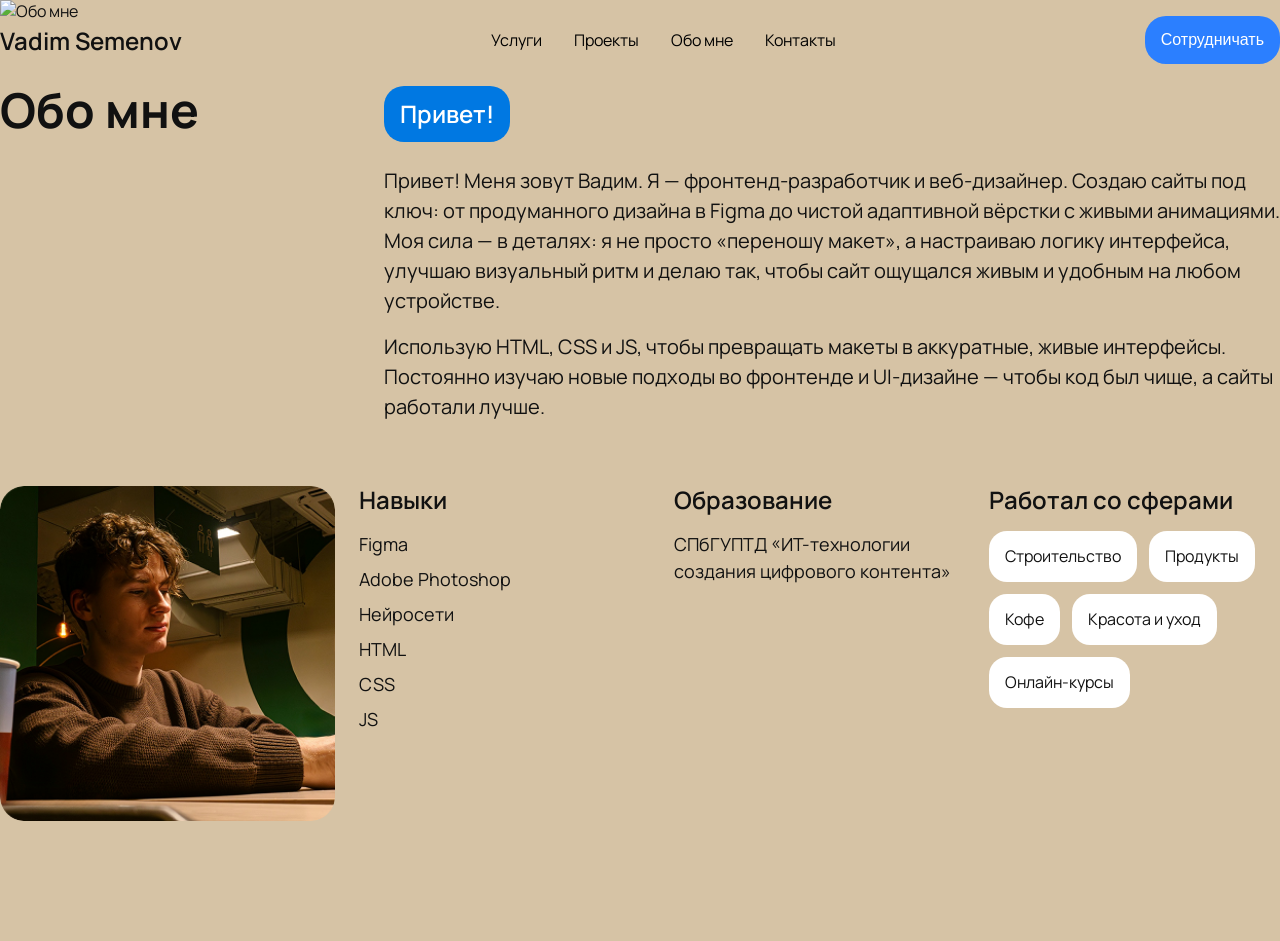
==== about.html @ 239d3480 "Обо мне на странице обо мне" ====
<!DOCTYPE html>
<html lang="ru">
<head>
  <meta charset="UTF-8" />
  <meta name="viewport" content="width=device-width, initial-scale=1.0" />
  <title>Обо мне | Vadim Semenov</title>
  <link rel="preconnect" href="https://fonts.googleapis.com" />
  <link rel="preconnect" href="https://fonts.gstatic.com" crossorigin />
  <link
    href="https://fonts.googleapis.com/css2?family=Manrope:wght@400;500;600;700;800&display=swap"
    rel="stylesheet"
  />
  <link rel="stylesheet" href="style.css" />
</head>
<body>
  <header class="header">
    <div class="container header__inner">
      <div class="logo">Vadim Semenov</div>

      <nav class="nav">
        <a href="index.html">Услуги</a>
        <a href="projects.html">Проекты</a>
        <a href="about.html">Обо мне</a>
        <a href="index.html">Контакты</a>
      </nav>

      <div class="header__actions">
        <button class="btn btn--blue">Сотрудничать</button>
      </div>
    </div>
  </header>

  <section class="about-hero">
    <img
      class="about-hero__image"
      src="img/About me background.png"
      alt="Обо мне"
    />
  </section>

  <section class="about-section">
    <div class="container about-section__container">
      <div class="about-section__row about-section__row--intro">
        <h2 class="about-section__title">Обо мне</h2>

        <div class="about-section__intro">
          <span class="about-section__badge">Привет!</span>
          <div class="about-section__text">
            <p>
              Привет! Меня зовут Вадим. Я — фронтенд-разработчик и веб-дизайнер.
              Создаю сайты под ключ: от продуманного дизайна в Figma до чистой
              адаптивной вёрстки с живыми анимациями. Моя сила — в деталях: я не
              просто «переношу макет», а настраиваю логику интерфейса, улучшаю
              визуальный ритм и делаю так, чтобы сайт ощущался живым и удобным на
              любом устройстве.
            </p>
            <p>
              Использую HTML, CSS и JS, чтобы превращать макеты в аккуратные,
              живые интерфейсы. Постоянно изучаю новые подходы во фронтенде и
              UI-дизайне — чтобы код был чище, а сайты работали лучше.
            </p>
          </div>
        </div>
      </div>

      <div class="about-section__row about-section__row--details">
        <div class="about-section__photo-wrap">
          <img
            class="about-section__photo"
            src="img/About me photo.png"
            alt="Фотография Вадима"
          />
        </div>

        <div class="about-card">
          <h3 class="about-card__title">Навыки</h3>
          <ul class="about-card__list">
            <li>Figma</li>
            <li>Adobe Photoshop</li>
            <li>Нейросети</li>
            <li>HTML</li>
            <li>CSS</li>
            <li>JS</li>
          </ul>
        </div>

        <div class="about-card">
          <h3 class="about-card__title">Образование</h3>
          <p class="about-card__text">СПбГУПТД «ИТ-технологии создания цифрового контента»</p>
        </div>

        <div class="about-card">
          <h3 class="about-card__title">Работал со сферами</h3>
          <div class="about-card__tags">
            <span>Строительство</span>
            <span>Продукты</span>
            <span>Кофе</span>
            <span>Красота и уход</span>
            <span>Онлайн-курсы</span>
          </div>
        </div>
      </div>
    </div>
  </section>
</body>
</html>
---- style.css ----
/* RESET */
* {
    margin: 0;
    padding: 0;
    box-sizing: border-box;
  }

  :root {
    --content-gutter: 16px;
  }
  
  body {
    font-family: "Monrope", "Manrope", sans-serif;
    color: #111;
    background-color: #d6c3a5;
  }
  
  /* CONTAINER */
  .container {
    margin: 0 auto;
    max-width: 1376px;
    padding: 0;
  }
  
  /* HEADER */
  .header {
    position: absolute;
    top: 0;
    left: 0;
    width: 100%;
    z-index: 10;
    padding: 16px 0;
  }
  
  .header__inner {
    display: flex;
    align-items: center;
    justify-content: space-between;
  }

  .logo {
    font-size: 24px;
    font-weight: 600;
  }
  
  .nav {
    display: flex;
    gap: 32px;
  }
  
  .nav a {
    text-decoration: none;
    color: #000;
  }
  
  /* BUTTONS */
  .btn {
    height: 48px;
    padding: 0 16px;
    border-radius: 21px;
    border: none;
    cursor: pointer;
    font-size: 16px;
    display: inline-flex;
    align-items: center;
    justify-content: center;
  }
  
  .btn--blue {
    background: #2b7fff;
    color: #fff;
  }
  
  .btn--outline {
    background: transparent;
    border: 1px solid #fff;
    color: #fff;
  }
  
  /* HERO */
  .hero {
    position: relative;
    overflow: hidden;
  }
  
  .hero__bg {
    width: 100%;
    user-select: none;
    -webkit-user-select: none;
  }

  .hero__bg img {
    width: 100%;
    height: auto;
    display: block;
    z-index: 0;
    user-select: none;
    -webkit-user-select: none;
    -webkit-user-drag: none;
    pointer-events: none;
  }
  
  .hero__content {
    position: absolute;
    inset: 0;
    z-index: 1;
    width: calc(100% - (var(--content-gutter) * 2));
    max-width: 1376px;
    margin: 0 auto;
    padding: 120px 0 64px;
    display: grid;
    grid-template-columns: minmax(0, 1fr) auto;
    align-content: start;
  }
  
  /* LEFT TEXT */
  .hero__text {
    display: contents;
  }

  .hero__subtitle {
    grid-column: 1 / -1;
    font-size: 24px;
    font-weight: 600;
    margin-bottom: 16px;
  }
  
  .hero__title {
    grid-column: 1 / -1;
    width: 100%;
    margin-bottom: 64px;
  }

  .hero__title img {
    width: 100%;
    height: auto;
    display: block;
  }
  
  .hero__desc {
    grid-column: 1;
    font-size: 24px;
    margin-bottom: 24px;
  }
  
  .hero__buttons {
    grid-column: 1;
    display: flex;
    gap: 16px;
  }
  
  /* RIGHT */
  .hero__right {
    grid-column: 2;
    grid-row: 3 / 5;
    align-self: start;
  }
  
  .hero__person {
    position: absolute;
    left: 0;
    right: 0;
    bottom: 0;
    width: 100%;
    display: flex;
    align-items: flex-end;
    justify-content: flex-end;
    z-index: 2;
    user-select: none;
    -webkit-user-select: none;
  }

  .hero__person img {
    width: 100%;
    height: auto;
    display: block;
    user-select: none;
    -webkit-user-select: none;
    -webkit-user-drag: none;
    pointer-events: none;
  }

  .hero__ticker {
    position: relative;
    z-index: 3;
    width: 100%;
    overflow: hidden;
    background: #fd843b;
    padding: 16px 0;
  }

  .hero__ticker-track {
    display: flex;
    width: max-content;
    animation: hero-ticker 18s linear infinite;
  }

  .hero__ticker-group {
    display: flex;
    align-items: center;
    gap: 24px;
    padding-right: 24px;
    white-space: nowrap;
  }

  .hero__ticker-group span {
    color: #fff;
    font-size: 24px;
    font-weight: 600;
  }

  .hero__ticker-group svg {
    flex-shrink: 0;
    display: block;
  }
  
  /* STATS */
  .hero__stats {
    display: flex;
    flex-direction: column;
    align-items: flex-start;
    gap: 16px;
    text-align: left;
    position: static;
  }

  .hero__stats p {
    font-size: 24px;
    font-weight: 500;
    margin-top: 0;
    margin-bottom: 12px;
  }
  
  .hero__number {
    font-size: 48px;
    font-weight: 700;
  }

  .hero__avatars {
    display: flex;
    justify-content: flex-end;
  }

  .hero__avatars img {
    width: 64px;
    height: 64px;
    border-radius: 50%;
    object-fit: cover;
    display: block;
    user-select: none;
    -webkit-user-select: none;
    -webkit-user-drag: none;
    pointer-events: none;
  }

  @keyframes hero-ticker {
    from {
      transform: translateX(0);
    }
    to {
      transform: translateX(-50%);
    }
  }

  .hero__avatars img + img {
    margin-left: -42px;
  }
  
  /* STATS SECTION */
  .stats {
    padding: 0;
    margin: 64px 0;
  }
  
  .stats__panel {
    background: #FD843B;
    width: calc(100% - (var(--content-gutter) * 2));
    margin: 0 auto;
    max-width: 1376px;
    padding: 16px;
    border-radius: 24px;
  }

  .stats__grid {
    display: grid;
    grid-template-columns: repeat(4, 1fr);
    gap: 16px;
  }
  
  .stat {
    background: #fff;
    padding: 24px;
    border-radius: 16px;
  }
  
  .stat h3 {
    font-size: 64px;
    margin-bottom: 0px;
  }
  .stat p {
    font-size: 32px;
    line-height: 100%;
    font-weight: 600;
    margin-bottom: 16px;
  }
  .stat .stat__extra{
    font-size: 16px;
    font-weight: 500;
  }

  /* PROJECTS */
.projects {
    background: #d6c3a5;
    padding: 64px 0;
  }
  
  .projects__header {
    display: flex;
    justify-content: space-between;
    align-items: center;
    margin-bottom: 24px;
  }
  
  .projects__header h2 {
    font-size: 40px;
  }
  
  .projects__all {
    display: inline-flex;
    align-items: center;
    gap: 4px;
    text-decoration: none;
    color: #000;
    font-size: 16px;
  }
  
  /* GRID */
  .projects__grid {
    display: grid;
    grid-template-columns: repeat(2, 1fr);
    gap: 24px;
  }
  
  /* CARD */
  .project-card {
    background: #f3f3f3;
    border-radius: 24px;
    padding: 16px;
    display: flex;
    flex-direction: column;
    gap: 16px;
  }
  
  /* IMAGE (сюда будешь вставлять превью) */
  .project-card__image {
    width: 100%;
    aspect-ratio: 4 / 3;
    background: #bdbdbd;
    border-radius: 16px;
  }
  
  /* CONTENT */
  .project-card__tags {
    display: flex;
    gap: 8px;
    flex-wrap: wrap;
  }
  
  .project-card__tags span {
    background: #ddd;
    padding: 8px 16px;
    border-radius: 16px;
    font-size: 16px;
  }
  
  .project-card__bottom {
    display: flex;
    justify-content: space-between;
    align-items: flex-end;
    gap: 16px;
  }
  
  .project-card__bottom h3 {
    font-size: 18px;
    line-height: 1.3;
  }
  
  /* BUTTON */
  .project-card__link {
    width: 48px;
    height: 48px;
    border-radius: 24px;
    border: none;
    background: #2b7fff;
    color: #fff;
    cursor: pointer;
    display: inline-flex;
    align-items: center;
    justify-content: center;
    padding: 0;
  }

  .project-card__link svg {
    display: block;
  }

  .services {
    background: #d6c3a5;
    padding: 64px 0;
  }
  
  .services__title {
    font-size: 40px;
    margin-bottom: 24px;
  }
  
  /* CARD */
  .service {
    background: #eee;
    border-radius: 24px;
    padding: 24px 32px;
    margin-bottom: 16px;
    transition: all 0.3s ease;
  }

  .service.active {
    padding-bottom: 0;
  }
  
  /* HEADER */
  .service__header {
    display: flex;
    justify-content: space-between;
    align-items: center;
    cursor: pointer;
  }

  .service__header h3 {
    font-size: 36px;
    font-weight: 600;
  }
  
  /* BUTTON (+) */
  .service__toggle {
    width: 48px;
    height: 48px;
    border-radius: 24px;
    border: none;
    background: #2b7fff;
    position: relative;
    cursor: pointer;
    display: flex;
    align-items: center;
    justify-content: center;
    transition: transform 0.7s cubic-bezier(0.22, 1, 0.36, 1);
  }
  
  .service__toggle svg {
    width: 24px;
    height: 24px;
    display: block;
    color: #fff;
  }

  .service__toggle svg path {
    stroke: currentColor;
  }

  /* АКТИВНОЕ СОСТОЯНИЕ: плюс превращаем в крест поворотом */
  .service.active .service__toggle {
    transform: rotate(45deg);
  }
  
  /* CONTENT */
  .service__content {
    display: grid;
    grid-template-columns: 1fr 1fr;
    gap: 24px;
  
    height: 0;
    overflow: hidden;
    opacity: 0;
    margin-top: 0;
  
    transition:
      height 0.7s cubic-bezier(0.22, 1, 0.36, 1),
      opacity 0.7s cubic-bezier(0.22, 1, 0.36, 1),
      margin-top 0.7s cubic-bezier(0.22, 1, 0.36, 1);
  }
  
  /* АКТИВНЫЙ */
  .service.active .service__content {
    opacity: 1;
    margin-top: 24px;
  }
  
  /* LEFT */
  .service__tags {
    display: flex;
    flex-wrap: wrap;
    gap: 8px;
    margin-bottom: 16px;
  }
  
  .service__tags span {
    background: #ddd;
    padding: 8px 16px;
    border-radius: 16px;
    font-size: 16px;
  }
  
  /* IMAGE */
  .service__right {
    display: flex;
    align-items: flex-end; /* чтобы картинка заканчивалась на нижней границе */
  }

  .service__right img {
    width: 80%;
    height: auto;
    object-fit: cover;
    display: block;
  }

  .cta {
    background: linear-gradient(135deg, #ff7a2f, #e55a1c);
    padding: 120px 0;
    text-align: center;
    color: #111;
  }
  
  .cta__inner {
    width: 100%;
    margin: 0 auto;
    max-width: none;
  }
  
  .cta__title {
    font-size: 56px;
    font-weight: 800;
    line-height: 1.1;
    margin-bottom: 24px;
  }
  
  .cta__desc {
    font-size: 18px;
    margin-bottom: 24px;
  }
  
  .cta__btn {
    display: inline-flex;
    align-items: center;
    gap: 4px;
    font-size: 16px;
    padding: 0 16px;
  }

  .cta__btn svg {
    display: block;
  }

  .contact {
    background: #d6c3a5;
    padding: 120px 0;
  }

  .contact__inner {
    display: flex;
    gap: 48px;
    align-items: stretch;
  }

  .contact__info,
  .contact__form-wrap {
    flex: 1;
  }

  .contact__info {
    display: flex;
    flex-direction: column;
    gap: 32px;
  }

  .contact__title {
    font-size: 64px;
    font-weight: 700;
    line-height: 1.05;
  }

  .contact__text {
    font-size: 20px;
    line-height: 1.4;
    max-width: 520px;
  }

  .contact__socials {
    display: flex;
    gap: 16px;
  }

  .contact__social {
    width: 48px;
    height: 48px;
    border-radius: 22px;
    background: #fff;
    display: inline-flex;
    align-items: center;
    justify-content: center;
    text-decoration: none;
  }

  .contact__social svg {
    display: block;
  }

  .contact__form-wrap {
    background: #fff;
    border-radius: 24px;
    padding: 32px;
  }

  .contact__form {
    display: flex;
    flex-direction: column;
    gap: 20px;
  }

  .contact__field {
    display: flex;
    flex-direction: column;
    gap: 10px;
  }

  .contact__field span {
    font-size: 20px;
    font-weight: 600;
    color: #222;
  }

  .contact__field input,
  .contact__field textarea {
    width: 100%;
    border: 1px solid #e6e6e6;
    border-radius: 16px;
    padding: 16px 18px;
    font-size: 16px;
    color: rgba(34, 34, 34, 0.5);
    background: #f5f5f5;
    font-family: inherit;
    outline: none;
  }

  .contact__field textarea {
    min-height: 140px;
    resize: vertical;
  }

  .contact__field input::placeholder,
  .contact__field textarea::placeholder {
    color: rgba(34, 34, 34, 0.5);
    font-family: inherit;
    font-size: 16px;
  }

  .contact__checkbox {
    display: flex;
    align-items: flex-start;
    gap: 12px;
    font-size: 14px;
    line-height: 1.5;
    color: #222;
  }

  .contact__checkbox input {
    margin-top: 0;
    width: 48px;
    height: 48px;
    flex-shrink: 0;
    border: 1px solid #e6e6e6;
    border-radius: 16px;
    background-color: #f5f5f5;
    appearance: none;
    -webkit-appearance: none;
    cursor: pointer;
    background-repeat: no-repeat;
    background-position: center;
    background-size: 24px 24px;
  }

  .contact__checkbox input:checked {
    background-image: url("data:image/svg+xml,%3Csvg xmlns='http://www.w3.org/2000/svg' width='24' height='24' viewBox='0 0 24 24' fill='none'%3E%3Cpath d='M3 12L8.99294 18L21 6' stroke='%23171717' stroke-width='2' stroke-linecap='round' stroke-linejoin='round'/%3E%3C/svg%3E");
  }

  .contact__submit {
    width: 100%;
    height: 48px;
    border: none;
    border-radius: 22px;
    background: #0078e2;
    color: #fff;
    font-size: 16px;
    font-weight: 600;
    cursor: pointer;
  }

  .footer {
    padding: 32px 0;
  }

  .footer__inner {
    background: #fd8744;
    display: flex;
    align-items: center;
    justify-content: space-between;
    gap: 24px;
    padding: 32px;
      border-radius: 24px;
  }

  .footer__brand {
    font-size: 20px;
    font-weight: 600;
    color: #222;
  }

  .footer__policy {
    font-size: 14px;
    font-weight: 400;
    color: #222;
    text-decoration: none;
  }

  .footer__socials {
    display: flex;
    gap: 16px;
  }

  .header--static {
    position: relative;
    background: #d6c3a5;
  }

  .about-hero {
    position: relative;
    overflow: hidden;
  }

  .about-hero__image {
    width: 100%;
    display: block;
    user-select: none;
    -webkit-user-select: none;
    -webkit-user-drag: none;
    pointer-events: none;
  }

  .about-section {
    padding: 64px 0 120px;
    background: #d6c3a5;
  }

  .about-section__container {
    display: flex;
    flex-direction: column;
    gap: 64px;
  }

  .about-section__row {
    display: flex;
    gap: 24px;
  }

  .about-section__row--intro {
    align-items: flex-start;
    justify-content: space-between;
  }

  .about-section__title {
    flex: 0 0 360px;
    font-size: 48px;
    font-weight: 700;
    line-height: 1;
  }

  .about-section__intro {
    flex: 1;
    display: flex;
    flex-direction: column;
    gap: 24px;
    max-width: 992px;
  }

  .about-section__badge {
    align-self: flex-start;
    padding: 16px;
    border-radius: 20px;
    background: #0078e2;
    color: #fff;
    font-size: 24px;
    font-weight: 600;
    line-height: 1;
  }

  .about-section__text {
    display: flex;
    flex-direction: column;
    gap: 16px;
  }

  .about-section__text p {
    font-size: 20px;
    line-height: 1.5;
  }

  .about-section__row--details {
    align-items: stretch;
  }

  .about-section__photo-wrap {
    border-radius: 24px;
  }

  .about-section__photo-wrap {
    flex: 1.15;
    overflow: hidden;
  }

  .about-section__photo {
    width: 100%;
    height: 100%;
    display: block;
    object-fit: cover;
    border-radius: 16px;
  }

  .about-card {
    flex: 1;
    display: flex;
    flex-direction: column;
  }

  .about-card__title {
    font-size: 24px;
    font-weight: 600;
    line-height: 1.2;
    margin-bottom: 16px;
  }

  .about-card__list {
    list-style: none;
    display: flex;
    flex-direction: column;
    gap: 8px;
  }

  .about-card__list li,
  .about-card__text {
    font-size: 18px;
    line-height: 1.5;
  }

  .about-card__tags {
    display: flex;
    flex-wrap: wrap;
    gap: 12px;
  }

  .about-card__tags span {
    padding: 16px;
    border-radius: 18px;
    background: #fff;
    font-size: 16px;
    line-height: 1.2;
  }

  .page-intro {
    background: #d6c3a5;
    padding: 40px 0 24px;
  }

  .page-intro .container {
    padding: 48px 0 16px;
    border-bottom: 1px solid rgba(17, 17, 17, 0.12);
  }

  .page-intro__eyebrow {
    display: inline-flex;
    margin-bottom: 16px;
    padding: 8px 16px;
    border-radius: 999px;
    background: rgba(255, 255, 255, 0.22);
    font-size: 14px;
    font-weight: 700;
    letter-spacing: 0.04em;
    text-transform: uppercase;
  }

  .page-intro__title {
    font-size: clamp(40px, 6vw, 72px);
    line-height: 0.95;
    margin-bottom: 20px;
  }

  .page-intro__desc {
    max-width: 760px;
    font-size: 22px;
    line-height: 1.35;
  }

  .projects--page {
    padding-top: 24px;
  }

  .projects--page .project-card {
    min-height: 520px;
  }


  .projects--page .project-card__content {
    display: flex;
    flex: 1;
    flex-direction: column;
  }

  .projects--page .project-card__bottom {
    margin-top: auto;
  }

  @media (max-width: 1024px) {
    .container {
      width: calc(100% - (var(--content-gutter) * 2));
    }

    .about-section__row--intro,
    .about-section__row--details {
      flex-direction: column;
    }

    .about-section__title {
      flex-basis: auto;
    }
  }

  @media (max-width: 768px) {
    .header__inner,
    .projects__header,
    .footer__inner {
      flex-direction: column;
      align-items: flex-start;
    }

    .nav {
      flex-wrap: wrap;
      gap: 16px;
    }

    .projects__grid {
      grid-template-columns: 1fr;
    }

    .project-card__bottom {
      flex-direction: column;
      align-items: flex-start;
    }

    .page-intro {
      padding: 24px 0 16px;
    }

    .page-intro .container {
      padding: 28px 0 12px;
    }

    .page-intro__desc {
      font-size: 18px;
    }

    .projects--page .project-card:first-child,
    .projects--page .project-card:last-child {
      grid-column: auto;
    }

    .projects--page .project-card {
      min-height: auto;
    }

    .about-hero__image {
      min-height: 100vh;
      object-fit: cover;
      object-position: center;
    }

    .about-section {
      padding: 40px 0 72px;
    }

    .about-section__container {
      gap: 20px;
    }

    .about-section__row {
      gap: 20px;
    }

    .about-section__title {
      font-size: 36px;
    }

    .about-section__badge {
      font-size: 20px;
      padding: 14px 16px;
    }

    .about-section__text p,
    .about-card__list li,
    .about-card__text {
      font-size: 16px;
    }

    .about-section__photo-wrap,
    .about-card {
      padding: 0;
    }

    .about-section__photo-wrap {
      padding: 20px;
    }
  }
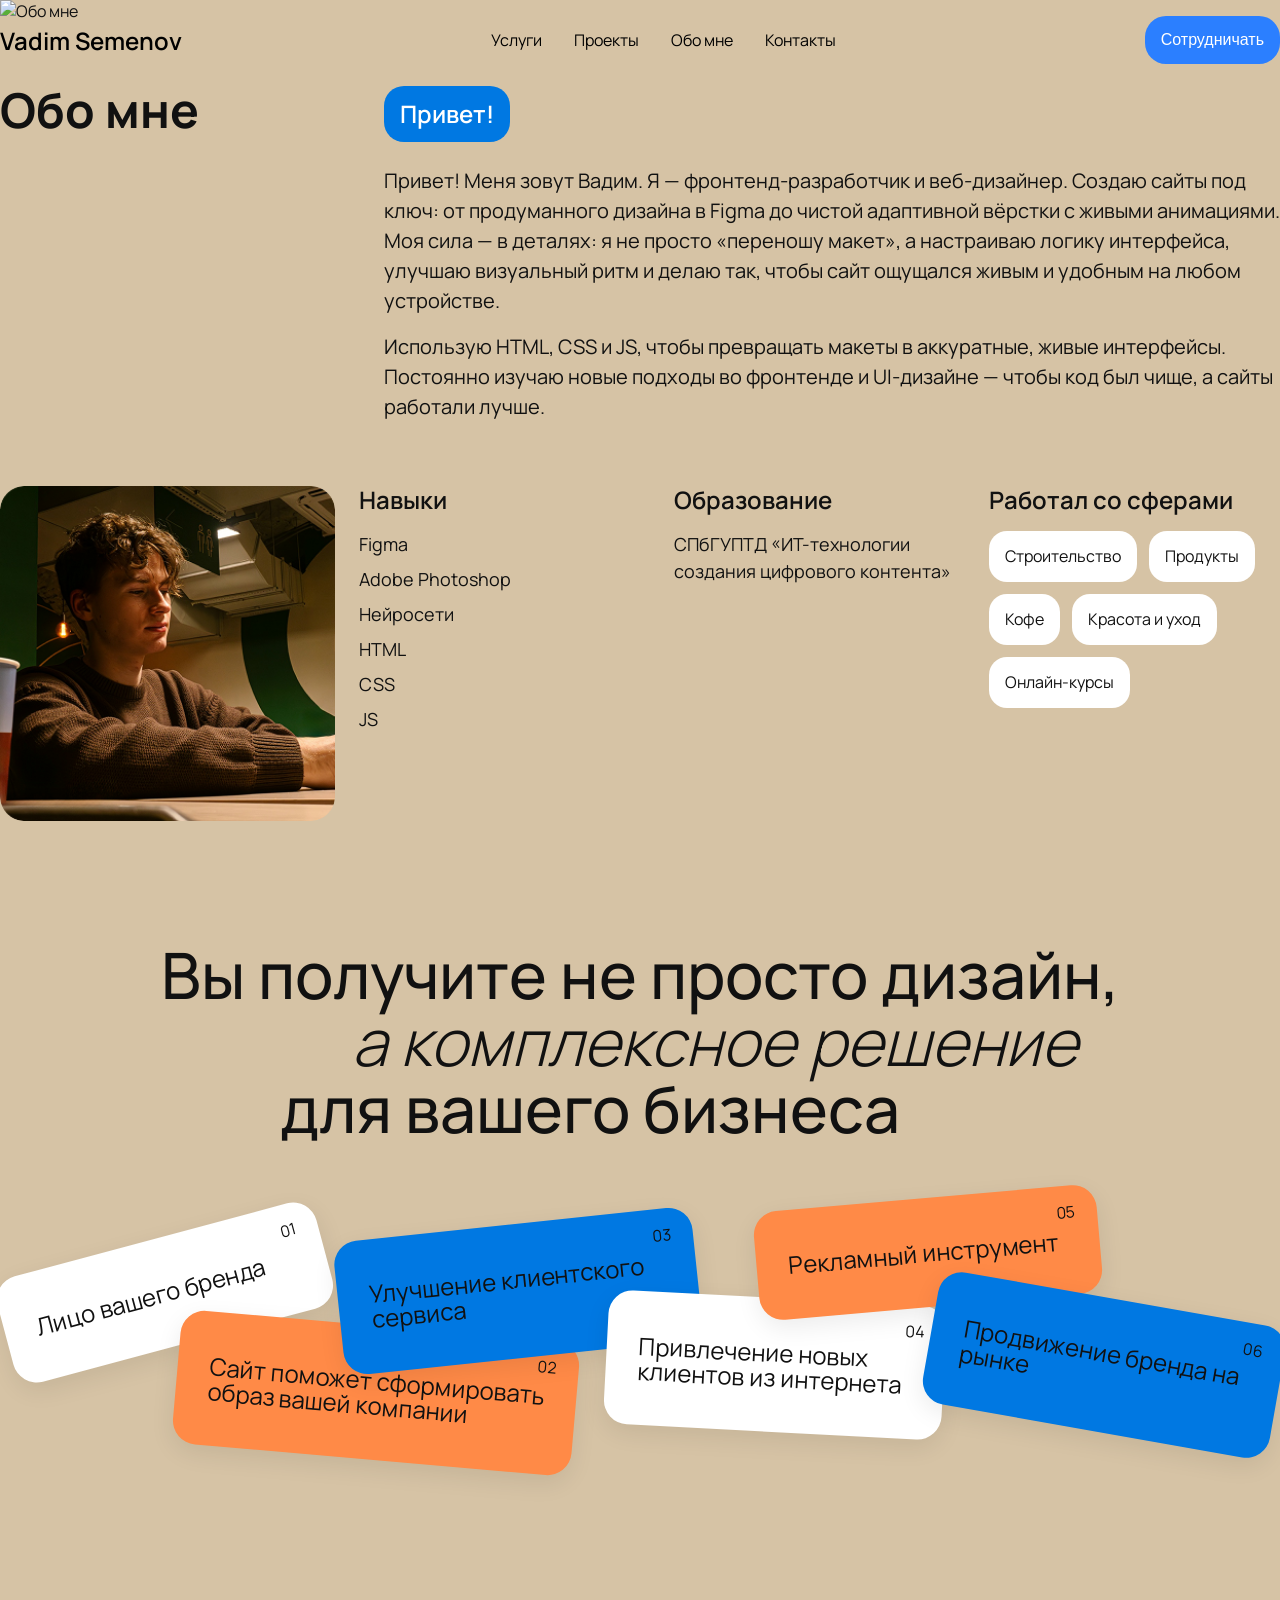
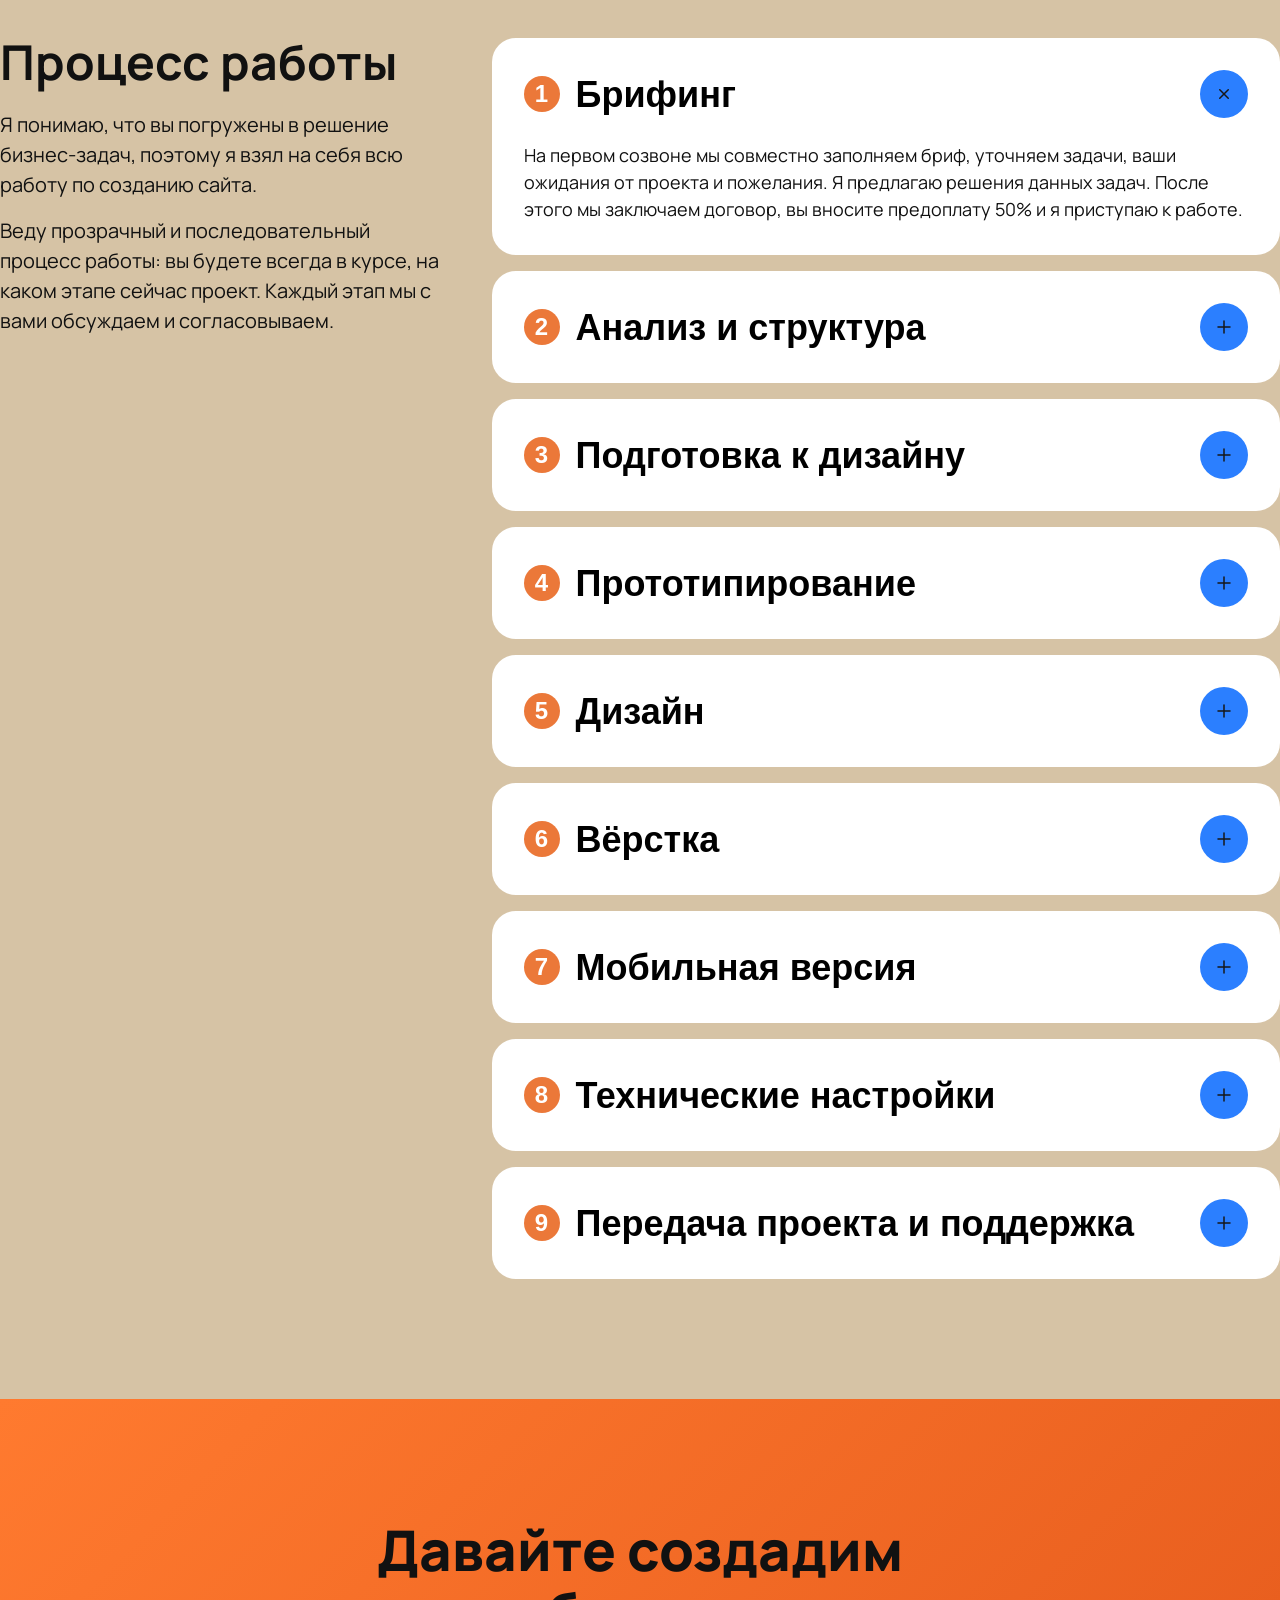
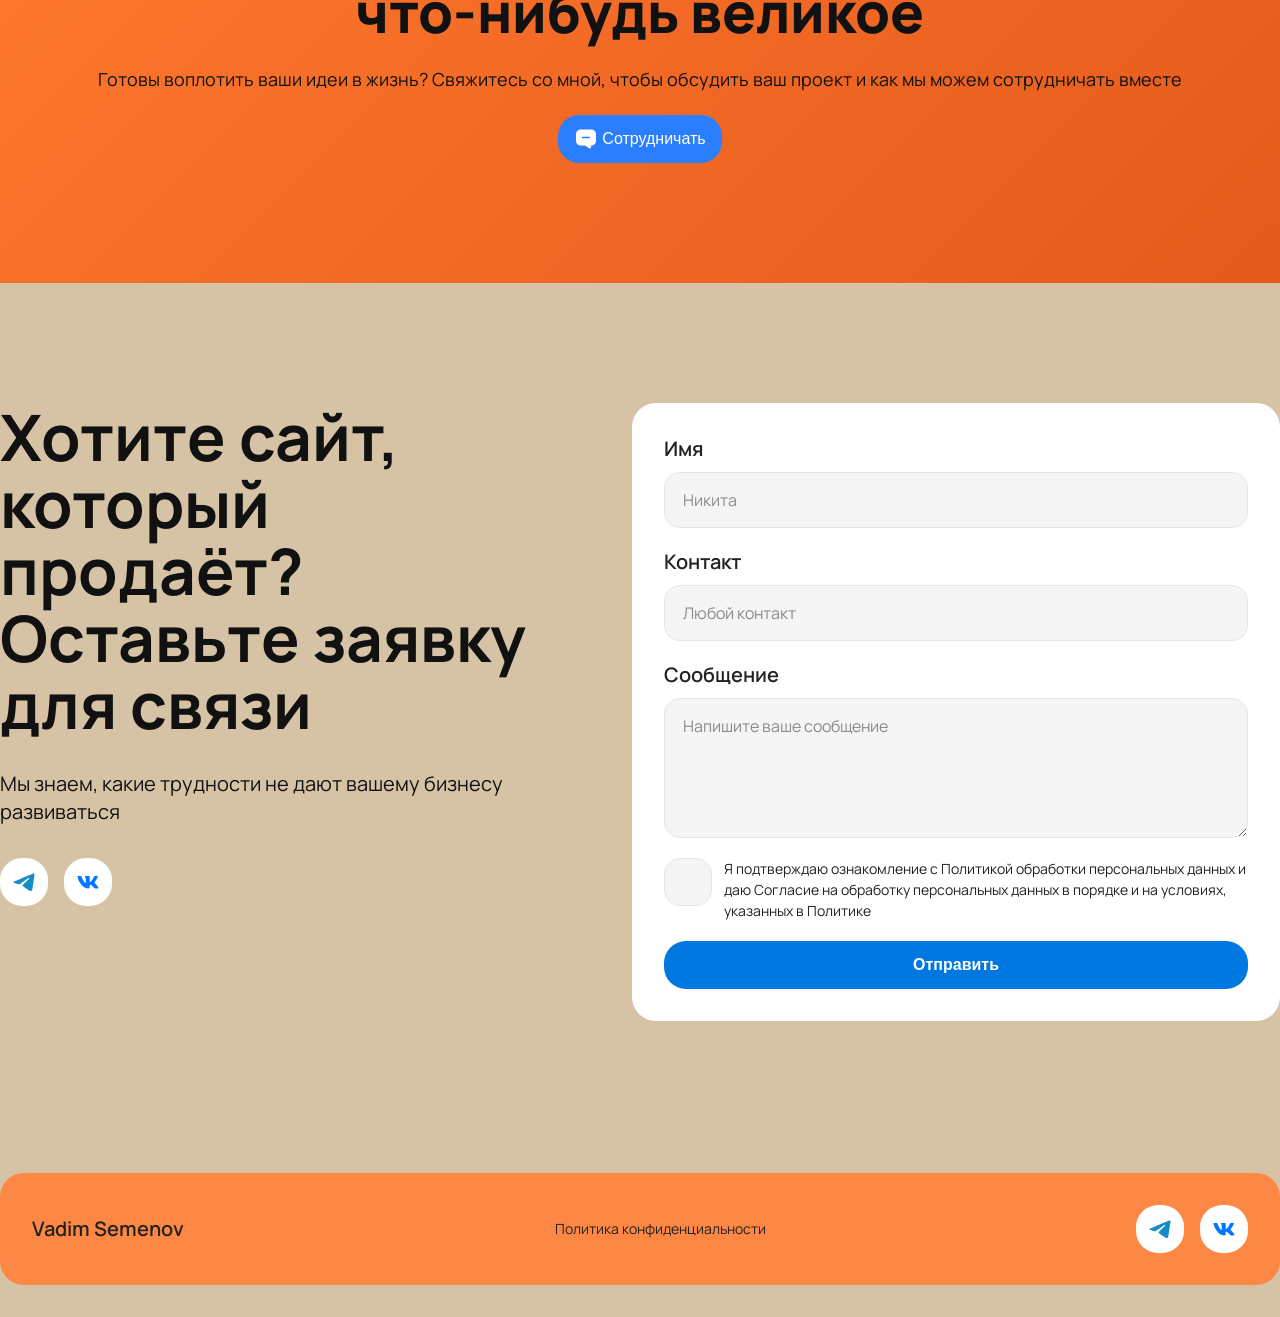
==== commit eac080ea: "Отдельные страницы проектов. Herosection" ====
--- a/about.html
+++ b/about.html
@@ -15,7 +15,7 @@
 <body>
   <header class="header">
     <div class="container header__inner">
-      <div class="logo">Vadim Semenov</div>
+      <a href="index.html" class="logo">Vadim Semenov</a>
 
       <nav class="nav">
         <a href="index.html">Услуги</a>
@@ -102,5 +102,367 @@
       </div>
     </div>
   </section>
+
+  <section class="about-benefits">
+    <div class="container">
+      <h2 class="about-benefits__title">
+        <span class="about-benefits__line">Вы получите не просто дизайн,</span>
+        <span class="about-benefits__line about-benefits__line--accent">а комплексное решение</span>
+        <span class="about-benefits__line about-benefits__line--offset">для вашего бизнеса</span>
+      </h2>
+
+      <div class="about-benefits__cards">
+        <article class="benefit-card benefit-card--white benefit-card--card-1">
+          <span class="benefit-card__number">01</span>
+          <p class="benefit-card__text">Лицо вашего бренда</p>
+        </article>
+
+        <article class="benefit-card benefit-card--orange benefit-card--card-2">
+          <span class="benefit-card__number">02</span>
+          <p class="benefit-card__text">Сайт поможет сформировать образ вашей компании</p>
+        </article>
+
+        <article class="benefit-card benefit-card--blue benefit-card--card-3">
+          <span class="benefit-card__number">03</span>
+          <p class="benefit-card__text">Улучшение клиентского сервиса</p>
+        </article>
+
+        <article class="benefit-card benefit-card--white benefit-card--card-4">
+          <span class="benefit-card__number">04</span>
+          <p class="benefit-card__text">Привлечение новых клиентов из интернета</p>
+        </article>
+
+        <article class="benefit-card benefit-card--orange benefit-card--card-5">
+          <span class="benefit-card__number">05</span>
+          <p class="benefit-card__text">Рекламный инструмент</p>
+        </article>
+
+        <article class="benefit-card benefit-card--blue benefit-card--card-6">
+          <span class="benefit-card__number">06</span>
+          <p class="benefit-card__text">Продвижение бренда на рынке</p>
+        </article>
+      </div>
+    </div>
+  </section>
+
+  <section class="work-process">
+    <div class="container work-process__grid">
+      <div class="work-process__intro">
+        <h2 class="work-process__title">Процесс работы</h2>
+        <div class="work-process__text">
+          <p>
+            Я понимаю, что вы погружены в решение бизнес-задач, поэтому я взял на
+            себя всю работу по созданию сайта.
+          </p>
+          <p>
+            Веду прозрачный и последовательный процесс работы: вы будете всегда в
+            курсе, на каком этапе сейчас проект. Каждый этап мы с вами обсуждаем
+            и согласовываем.
+          </p>
+        </div>
+      </div>
+
+      <div class="work-process__steps">
+        <article class="process-step active">
+          <button class="process-step__header" type="button" aria-label="Открыть этап Брифиг">
+            <div class="process-step__lead">
+              <span class="process-step__number">1</span>
+              <h3>Брифинг</h3>
+            </div>
+            <span class="process-step__toggle" aria-hidden="true">
+              <svg width="24" height="24" viewBox="0 0 24 24" fill="none" xmlns="http://www.w3.org/2000/svg">
+                <path d="M6 12H18" stroke="#171717" stroke-width="1.5" stroke-linecap="round" stroke-linejoin="round"/>
+                <path d="M12 18V6" stroke="#171717" stroke-width="1.5" stroke-linecap="round" stroke-linejoin="round"/>
+              </svg>
+            </span>
+          </button>
+          <div class="process-step__content">
+            <p>
+              На первом созвоне мы совместно заполняем бриф, уточняем задачи,
+              ваши ожидания от проекта и пожелания. Я предлагаю решения данных
+              задач. После этого мы заключаем договор, вы вносите предоплату 50%
+              и я приступаю к работе.
+            </p>
+          </div>
+        </article>
+
+        <article class="process-step">
+          <button class="process-step__header" type="button" aria-label="Открыть этап Анализ и структура">
+            <div class="process-step__lead">
+              <span class="process-step__number">2</span>
+              <h3>Анализ и структура</h3>
+            </div>
+            <span class="process-step__toggle" aria-hidden="true">
+              <svg width="24" height="24" viewBox="0 0 24 24" fill="none" xmlns="http://www.w3.org/2000/svg">
+                <path d="M6 12H18" stroke="#171717" stroke-width="1.5" stroke-linecap="round" stroke-linejoin="round"/>
+                <path d="M12 18V6" stroke="#171717" stroke-width="1.5" stroke-linecap="round" stroke-linejoin="round"/>
+              </svg>
+            </span>
+          </button>
+          <div class="process-step__content">
+            <p>
+              Я провожу анализ ЦА и конкурентов, чтобы оценить, что происходит на
+              рынке в вашей нише, и чтобы понять, какой стиль и смыслы используют
+              конкуренты, и как от них отстроиться. Далее составляю карту сайта.
+              Это список всех страниц и блоков, который необходим для понимания
+              структуры сайта. При необходимости пишу или дорабатываю ваш текст.
+            </p>
+          </div>
+        </article>
+
+        <article class="process-step">
+          <button class="process-step__header" type="button" aria-label="Открыть этап Подготовка к дизайну">
+            <div class="process-step__lead">
+              <span class="process-step__number">3</span>
+              <h3>Подготовка к дизайну</h3>
+            </div>
+            <span class="process-step__toggle" aria-hidden="true">
+              <svg width="24" height="24" viewBox="0 0 24 24" fill="none" xmlns="http://www.w3.org/2000/svg">
+                <path d="M6 12H18" stroke="#171717" stroke-width="1.5" stroke-linecap="round" stroke-linejoin="round"/>
+                <path d="M12 18V6" stroke="#171717" stroke-width="1.5" stroke-linecap="round" stroke-linejoin="round"/>
+              </svg>
+            </span>
+          </button>
+          <div class="process-step__content">
+            <p>
+              Собираю референсы и интересные идеи. На основе ваших предпочтений
+              подбираю стилистику, цветовую палитру, шрифты и визуальные приёмы
+              для будущего сайта.
+            </p>
+          </div>
+        </article>
+
+        <article class="process-step">
+          <button class="process-step__header" type="button" aria-label="Открыть этап Прототипирование">
+            <div class="process-step__lead">
+              <span class="process-step__number">4</span>
+              <h3>Прототипирование</h3>
+            </div>
+            <span class="process-step__toggle" aria-hidden="true">
+              <svg width="24" height="24" viewBox="0 0 24 24" fill="none" xmlns="http://www.w3.org/2000/svg">
+                <path d="M6 12H18" stroke="#171717" stroke-width="1.5" stroke-linecap="round" stroke-linejoin="round"/>
+                <path d="M12 18V6" stroke="#171717" stroke-width="1.5" stroke-linecap="round" stroke-linejoin="round"/>
+              </svg>
+            </span>
+          </button>
+          <div class="process-step__content">
+            <p>
+              Я оформляю текстовый прототип сайта. Прототип — это ч/б макет
+              сайта, он необходим для понимания структуры и расположения
+              контента.
+            </p>
+          </div>
+        </article>
+
+        <article class="process-step">
+          <button class="process-step__header" type="button" aria-label="Открыть этап Дизайн">
+            <div class="process-step__lead">
+              <span class="process-step__number">5</span>
+              <h3>Дизайн</h3>
+            </div>
+            <span class="process-step__toggle" aria-hidden="true">
+              <svg width="24" height="24" viewBox="0 0 24 24" fill="none" xmlns="http://www.w3.org/2000/svg">
+                <path d="M6 12H18" stroke="#171717" stroke-width="1.5" stroke-linecap="round" stroke-linejoin="round"/>
+                <path d="M12 18V6" stroke="#171717" stroke-width="1.5" stroke-linecap="round" stroke-linejoin="round"/>
+              </svg>
+            </span>
+          </button>
+          <div class="process-step__content">
+            <p>
+              Подготавливаю несколько вариантов дизайна на примере главного
+              экрана, чтобы финально определиться со стилистикой сайта. На основе
+              выбранного вами варианта отрисовываю остальные блоки и страницы.
+            </p>
+          </div>
+        </article>
+
+        <article class="process-step">
+          <button class="process-step__header" type="button" aria-label="Открыть этап Вёрстка">
+            <div class="process-step__lead">
+              <span class="process-step__number">6</span>
+              <h3>Вёрстка</h3>
+            </div>
+            <span class="process-step__toggle" aria-hidden="true">
+              <svg width="24" height="24" viewBox="0 0 24 24" fill="none" xmlns="http://www.w3.org/2000/svg">
+                <path d="M6 12H18" stroke="#171717" stroke-width="1.5" stroke-linecap="round" stroke-linejoin="round"/>
+                <path d="M12 18V6" stroke="#171717" stroke-width="1.5" stroke-linecap="round" stroke-linejoin="round"/>
+              </svg>
+            </span>
+          </button>
+          <div class="process-step__content">
+            <p>
+              Осуществляю вёрстку удобным методом. Переношу на неё дизайн,
+              добавляю уместную анимацию и код.
+            </p>
+          </div>
+        </article>
+
+        <article class="process-step">
+          <button class="process-step__header" type="button" aria-label="Открыть этап Мобильная версия">
+            <div class="process-step__lead">
+              <span class="process-step__number">7</span>
+              <h3>Мобильная версия</h3>
+            </div>
+            <span class="process-step__toggle" aria-hidden="true">
+              <svg width="24" height="24" viewBox="0 0 24 24" fill="none" xmlns="http://www.w3.org/2000/svg">
+                <path d="M6 12H18" stroke="#171717" stroke-width="1.5" stroke-linecap="round" stroke-linejoin="round"/>
+                <path d="M12 18V6" stroke="#171717" stroke-width="1.5" stroke-linecap="round" stroke-linejoin="round"/>
+              </svg>
+            </span>
+          </button>
+          <div class="process-step__content">
+            <p>
+              Адаптирую дизайн под все виды мобильных устройств, включая
+              планшеты. Уделяю этому этапу особое внимание, так как более 80%
+              посетителей просматривают сайты со смартфонов.
+            </p>
+          </div>
+        </article>
+
+        <article class="process-step">
+          <button class="process-step__header" type="button" aria-label="Открыть этап Технические настройки">
+            <div class="process-step__lead">
+              <span class="process-step__number">8</span>
+              <h3>Технические настройки</h3>
+            </div>
+            <span class="process-step__toggle" aria-hidden="true">
+              <svg width="24" height="24" viewBox="0 0 24 24" fill="none" xmlns="http://www.w3.org/2000/svg">
+                <path d="M6 12H18" stroke="#171717" stroke-width="1.5" stroke-linecap="round" stroke-linejoin="round"/>
+                <path d="M12 18V6" stroke="#171717" stroke-width="1.5" stroke-linecap="round" stroke-linejoin="round"/>
+              </svg>
+            </span>
+          </button>
+          <div class="process-step__content">
+            <p>
+              Подключаю все необходимые формы, сервисы, платёжные системы и
+              домен. При необходимости помогу с покупкой домена. Оптимизирую
+              загрузку страниц, уделяю большое внимание скорости сайта. Провожу
+              базовую seo-оптимизацию, чтобы ваш сайт был виден в поисковых
+              системах.
+            </p>
+          </div>
+        </article>
+
+        <article class="process-step">
+          <button class="process-step__header" type="button" aria-label="Открыть этап Передача проекта и поддержка">
+            <div class="process-step__lead">
+              <span class="process-step__number">9</span>
+              <h3>Передача проекта и поддержка</h3>
+            </div>
+            <span class="process-step__toggle" aria-hidden="true">
+              <svg width="24" height="24" viewBox="0 0 24 24" fill="none" xmlns="http://www.w3.org/2000/svg">
+                <path d="M6 12H18" stroke="#171717" stroke-width="1.5" stroke-linecap="round" stroke-linejoin="round"/>
+                <path d="M12 18V6" stroke="#171717" stroke-width="1.5" stroke-linecap="round" stroke-linejoin="round"/>
+              </svg>
+            </span>
+          </button>
+          <div class="process-step__content">
+            <p>
+              После финальной оплаты передаю вам все исходники. Предоставляю
+              техподдержку сайта в течение месяца после запуска. В случае, если
+              на сайте есть контент, который должен редактироваться вами
+              самостоятельно, записываю подробные видео-инструкции.
+            </p>
+          </div>
+        </article>
+      </div>
+    </div>
+  </section>
+
+  <section class="cta">
+    <div class="container">
+      <div class="cta__inner">
+        <h2 class="cta__title">
+          Давайте создадим<br>что-нибудь великое
+        </h2>
+
+        <p class="cta__desc">
+          Готовы воплотить ваши идеи в жизнь? Свяжитесь со мной, чтобы обсудить ваш проект и как мы можем сотрудничать вместе
+        </p>
+
+        <button class="btn btn--blue cta__btn">
+          <svg width="24" height="24" viewBox="0 0 24 24" fill="none" xmlns="http://www.w3.org/2000/svg">
+            <path d="M17 2.42969H7C4 2.42969 2 4.42969 2 7.42969V13.4297C2 16.4297 4 18.4297 7 18.4297H11L15.45 21.3897C16.11 21.8297 17 21.3597 17 20.5597V18.4297C20 18.4297 22 16.4297 22 13.4297V7.42969C22 4.42969 20 2.42969 17 2.42969ZM15.5 11.2497H8.5C8.09 11.2497 7.75 10.9097 7.75 10.4997C7.75 10.0897 8.09 9.74969 8.5 9.74969H15.5C15.91 9.74969 16.25 10.0897 16.25 10.4997C16.25 10.9097 15.91 11.2497 15.5 11.2497Z" fill="white"/>
+          </svg>
+          <span>Сотрудничать</span>
+        </button>
+      </div>
+    </div>
+  </section>
+
+  <section class="contact">
+    <div class="container">
+      <div class="contact__inner">
+        <div class="contact__info">
+          <h2 class="contact__title">Хотите сайт, который продаёт? Оставьте заявку для связи</h2>
+          <p class="contact__text">Мы знаем, какие трудности не дают вашему бизнесу развиваться</p>
+
+          <div class="contact__socials">
+            <a href="#" class="contact__social" aria-label="Telegram">
+              <svg width="24" height="24" viewBox="0 0 24 24" fill="none" xmlns="http://www.w3.org/2000/svg">
+                <path d="M20.71 3.65451C20.71 3.65451 22.6525 2.89701 22.49 4.73651C22.4365 5.49401 21.951 8.14551 21.573 11.013L20.278 19.508C20.278 19.508 20.17 20.7525 19.1985 20.969C18.2275 21.185 16.7705 20.2115 16.5005 19.995C16.2845 19.8325 12.4535 17.3975 11.1045 16.2075C10.7265 15.8825 10.2945 15.2335 11.1585 14.476L16.8245 9.06501C17.472 8.41501 18.1195 6.90001 15.4215 8.74001L7.8665 13.88C7.8665 13.88 7.003 14.4215 5.3845 13.9345L1.8765 12.852C1.8765 12.852 0.581498 12.0405 2.794 11.229C8.1905 8.68601 14.828 6.08901 20.7095 3.65401" fill="#158CC7"/>
+              </svg>
+            </a>
+
+            <a href="#" class="contact__social" aria-label="VK">
+              <svg width="24" height="24" viewBox="0 0 24 24" fill="none" xmlns="http://www.w3.org/2000/svg">
+                <path d="M21.504 18.3814H19.222C18.359 18.3814 18.099 17.6824 16.552 16.1344C15.2 14.8314 14.629 14.6694 14.287 14.6694C13.814 14.6694 13.685 14.7994 13.685 15.4504V17.5024C13.685 18.0574 13.505 18.3824 12.055 18.3824C10.6483 18.2879 9.28416 17.8606 8.07497 17.1356C6.86578 16.4106 5.84612 15.4087 5.1 14.2124C3.32901 12.0071 2.09641 9.41928 1.5 6.65443C1.5 6.31243 1.63 6.00243 2.282 6.00243H4.562C5.148 6.00243 5.359 6.26344 5.589 6.86644C6.696 10.1244 8.585 12.9584 9.352 12.9584C9.646 12.9584 9.774 12.8284 9.774 12.0954V8.73944C9.677 7.20844 8.864 7.07944 8.864 6.52544C8.87428 6.37928 8.94114 6.24288 9.05037 6.14523C9.15961 6.04757 9.30261 5.99635 9.449 6.00243H13.033C13.523 6.00243 13.685 6.24643 13.685 6.83243V11.3624C13.685 11.8514 13.895 12.0134 14.043 12.0134C14.337 12.0134 14.563 11.8514 15.102 11.3134C16.2569 9.90409 17.2008 8.33435 17.904 6.65343C17.9756 6.4514 18.1116 6.27843 18.2909 6.16102C18.4703 6.04362 18.6832 5.98826 18.897 6.00343H21.178C21.862 6.00343 22.007 6.34544 21.862 6.83344C21.0321 8.69173 20.0056 10.4558 18.8 12.0954C18.554 12.4704 18.456 12.6654 18.8 13.1054C19.026 13.4474 19.826 14.1154 20.363 14.7504C21.145 15.5304 21.794 16.4324 22.285 17.4204C22.481 18.0564 22.155 18.3814 21.504 18.3814Z" fill="#0077FF"/>
+              </svg>
+            </a>
+          </div>
+        </div>
+
+        <div class="contact__form-wrap">
+          <form class="contact__form">
+            <label class="contact__field">
+              <span>Имя</span>
+              <input type="text" name="name" placeholder="Никита">
+            </label>
+
+            <label class="contact__field">
+              <span>Контакт</span>
+              <input type="text" name="contact" placeholder="Любой контакт">
+            </label>
+
+            <label class="contact__field">
+              <span>Сообщение</span>
+              <textarea name="message" placeholder="Напишите ваше сообщение"></textarea>
+            </label>
+
+            <label class="contact__checkbox">
+              <input type="checkbox" name="policy" required>
+              <span>Я подтверждаю ознакомление с Политикой обработки персональных данных и даю Согласие на обработку персональных данных в порядке и на условиях, указанных в Политике</span>
+            </label>
+
+            <button class="contact__submit" type="submit">Отправить</button>
+          </form>
+        </div>
+      </div>
+    </div>
+  </section>
+
+  <footer class="footer">
+    <div class="container">
+      <div class="footer__inner">
+        <div class="footer__brand">Vadim Semenov</div>
+        <a href="#" class="footer__policy">Политика конфиденциальности</a>
+        <div class="footer__socials">
+          <a href="#" class="contact__social" aria-label="Telegram">
+            <svg width="24" height="24" viewBox="0 0 24 24" fill="none" xmlns="http://www.w3.org/2000/svg">
+              <path d="M20.71 3.65451C20.71 3.65451 22.6525 2.89701 22.49 4.73651C22.4365 5.49401 21.951 8.14551 21.573 11.013L20.278 19.508C20.278 19.508 20.17 20.7525 19.1985 20.969C18.2275 21.185 16.7705 20.2115 16.5005 19.995C16.2845 19.8325 12.4535 17.3975 11.1045 16.2075C10.7265 15.8825 10.2945 15.2335 11.1585 14.476L16.8245 9.06501C17.472 8.41501 18.1195 6.90001 15.4215 8.74001L7.8665 13.88C7.8665 13.88 7.003 14.4215 5.3845 13.9345L1.8765 12.852C1.8765 12.852 0.581498 12.0405 2.794 11.229C8.1905 8.68601 14.828 6.08901 20.7095 3.65401" fill="#158CC7"/>
+            </svg>
+          </a>
+
+          <a href="#" class="contact__social" aria-label="VK">
+            <svg width="24" height="24" viewBox="0 0 24 24" fill="none" xmlns="http://www.w3.org/2000/svg">
+              <path d="M21.504 18.3814H19.222C18.359 18.3814 18.099 17.6824 16.552 16.1344C15.2 14.8314 14.629 14.6694 14.287 14.6694C13.814 14.6694 13.685 14.7994 13.685 15.4504V17.5024C13.685 18.0574 13.505 18.3824 12.055 18.3824C10.6483 18.2879 9.28416 17.8606 8.07497 17.1356C6.86578 16.4106 5.84612 15.4087 5.1 14.2124C3.32901 12.0071 2.09641 9.41928 1.5 6.65443C1.5 6.31243 1.63 6.00243 2.282 6.00243H4.562C5.148 6.00243 5.359 6.26344 5.589 6.86644C6.696 10.1244 8.585 12.9584 9.352 12.9584C9.646 12.9584 9.774 12.8284 9.774 12.0954V8.73944C9.677 7.20844 8.864 7.07944 8.864 6.52544C8.87428 6.37928 8.94114 6.24288 9.05037 6.14523C9.15961 6.04757 9.30261 5.99635 9.449 6.00243H13.033C13.523 6.00243 13.685 6.24643 13.685 6.83243V11.3624C13.685 11.8514 13.895 12.0134 14.043 12.0134C14.337 12.0134 14.563 11.8514 15.102 11.3134C16.2569 9.90409 17.2008 8.33435 17.904 6.65343C17.9756 6.4514 18.1116 6.27843 18.2909 6.16102C18.4703 6.04362 18.6832 5.98826 18.897 6.00343H21.178C21.862 6.00343 22.007 6.34544 21.862 6.83344C21.0321 8.69173 20.0056 10.4558 18.8 12.0954C18.554 12.4704 18.456 12.6654 18.8 13.1054C19.026 13.4474 19.826 14.1154 20.363 14.7504C21.145 15.5304 21.794 16.4324 22.285 17.4204C22.481 18.0564 22.155 18.3814 21.504 18.3814Z" fill="#0077FF"/>
+            </svg>
+          </a>
+        </div>
+      </div>
+    </div>
+  </footer>
+
+  <script src="script.js"></script>
 </body>
 </html>
--- a/style.css
+++ b/style.css
@@ -7,6 +7,7 @@
 
   :root {
     --content-gutter: 16px;
+    --container-max-width: 1376px;
   }
   
   body {
@@ -18,8 +19,44 @@
   /* CONTAINER */
   .container {
     margin: 0 auto;
-    max-width: 1376px;
+    max-width: var(--container-max-width);
     padding: 0;
+  }
+
+  .back-to-top {
+    position: fixed;
+    right: max(var(--content-gutter), calc((100vw - var(--container-max-width)) / 2 + var(--content-gutter)));
+    bottom: 24px;
+    width: 48px;
+    height: 48px;
+    border: 0;
+    border-radius: 50%;
+    background: #fff;
+    color: #171717;
+    display: inline-flex;
+    align-items: center;
+    justify-content: center;
+    padding: 0;
+    cursor: pointer;
+    box-shadow: 0 10px 30px rgba(23, 23, 23, 0.18);
+    opacity: 0;
+    visibility: hidden;
+    transform: translateY(12px);
+    transition:
+      opacity 0.25s ease,
+      visibility 0.25s ease,
+      transform 0.25s ease;
+    z-index: 30;
+  }
+
+  .back-to-top.is-visible {
+    opacity: 1;
+    visibility: visible;
+    transform: translateY(0);
+  }
+
+  .back-to-top svg {
+    display: block;
   }
   
   /* HEADER */
@@ -41,6 +78,8 @@
   .logo {
     font-size: 24px;
     font-weight: 600;
+    color: #000;
+    text-decoration: none;
   }
   
   .nav {
@@ -153,7 +192,8 @@
   .hero__right {
     grid-column: 2;
     grid-row: 3 / 5;
-    align-self: start;
+    align-self: end;
+    margin-top: -32px;
   }
   
   .hero__person {
@@ -166,6 +206,7 @@
     align-items: flex-end;
     justify-content: flex-end;
     z-index: 2;
+    pointer-events: none;
     user-select: none;
     -webkit-user-select: none;
   }
@@ -219,7 +260,6 @@
     display: flex;
     flex-direction: column;
     align-items: flex-start;
-    gap: 16px;
     text-align: left;
     position: static;
   }
@@ -244,6 +284,7 @@
   .hero__avatars img {
     width: 64px;
     height: 64px;
+    border: 2px solid #fff;
     border-radius: 50%;
     object-fit: cover;
     display: block;
@@ -263,7 +304,7 @@
   }
 
   .hero__avatars img + img {
-    margin-left: -42px;
+    margin-left: -24px;
   }
   
   /* STATS SECTION */
@@ -873,6 +914,250 @@
     line-height: 1.2;
   }
 
+  .about-benefits {
+    padding: 0 0 120px;
+    background: #d6c3a5;
+  }
+
+  .about-benefits__title {
+    display: flex;
+    flex-direction: column;
+    align-items: center;
+    font-size: 64px;
+    font-weight: 500;
+    line-height: 1.05;
+    text-align: center;
+  }
+
+  .about-benefits__line {
+    display: block;
+  }
+
+  .about-benefits__line--accent {
+    margin-left: 150px;
+    font-style: italic;
+    font-weight: 300;
+  }
+
+  .about-benefits__line--offset {
+    margin-right: 100px;
+  }
+
+  .about-benefits__cards {
+    position: relative;
+    height: 320px;
+    margin-top: 56px;
+  }
+
+  .benefit-card {
+    position: absolute;
+    border-radius: 24px;
+    padding: 42px 32px;
+    font-size: 24px;
+    line-height: 1.05;
+    box-shadow: 0 8px 24px rgba(17, 17, 17, 0.08);
+  }
+
+  .benefit-card--white {
+    background: #fff;
+    color: #111;
+  }
+
+  .benefit-card--orange {
+    background: #ff8a47;
+    color: #111;
+  }
+
+  .benefit-card--blue {
+    background: #0078e2;
+    color: #111;
+  }
+
+  .benefit-card__number {
+    position: absolute;
+    top: 18px;
+    right: 22px;
+    font-size: 16px;
+    line-height: 1;
+  }
+
+  .benefit-card__text {
+    max-width: 100%;
+  }
+
+  .benefit-card--card-1 {
+    top: 40px;
+    left: 0;
+    width: 330px;
+    transform: rotate(-15deg);
+  }
+
+  .benefit-card--card-2 {
+    top: 128px;
+    left: 176px;
+    width: 400px;
+    transform: rotate(5deg);
+  }
+
+  .benefit-card--card-3 {
+    top: 26px;
+    left: 338px;
+    width: 360px;
+    transform: rotate(-6deg);
+  }
+
+  .benefit-card--card-4 {
+    top: 100px;
+    left: 606px;
+    width: 338px;
+    transform: rotate(3deg);
+  }
+
+  .benefit-card--card-5 {
+
+    right: 180px;
+    width: 344px;
+    transform: rotate(-5deg);
+  }
+
+  .benefit-card--card-6 {
+    top: 100px;
+    right: 0;
+    width: 352px;
+    transform: rotate(10deg);
+  }
+
+  .work-process {
+    padding: 0 0 120px;
+    background: #d6c3a5;
+  }
+
+  .work-process__grid {
+    display: grid;
+    grid-template-columns: minmax(0, 0.72fr) minmax(0, 1.28fr);
+    gap: 48px;
+    align-items: start;
+  }
+
+  .work-process__intro {
+    display: flex;
+    flex-direction: column;
+  }
+
+  .work-process__title {
+    font-size: 48px;
+    font-weight: 700;
+    line-height: 1;
+    margin-bottom: 24px;
+  }
+
+  .work-process__text {
+    display: flex;
+    flex-direction: column;
+    gap: 16px;
+  }
+
+  .work-process__text p {
+    font-size: 20px;
+    line-height: 1.5;
+  }
+
+  .work-process__steps {
+    display: flex;
+    flex-direction: column;
+    gap: 16px;
+  }
+
+  .process-step {
+    background: #fff;
+    border-radius: 24px;
+    padding: 32px;
+    transition: all 0.3s ease;
+  }
+
+  .process-step__header {
+    width: 100%;
+    display: flex;
+    align-items: center;
+    justify-content: space-between;
+    gap: 24px;
+    border: 0;
+    background: transparent;
+    padding: 0;
+    cursor: pointer;
+    text-align: left;
+  }
+
+  .process-step__lead {
+    display: flex;
+    align-items: center;
+    gap: 16px;
+    min-width: 0;
+  }
+
+  .process-step__number {
+    width: 36px;
+    height: 36px;
+    border-radius: 50%;
+    flex-shrink: 0;
+    display: inline-flex;
+    align-items: center;
+    justify-content: center;
+    background: #eb7839;
+    color: #fff;
+    font-size: 24px;
+    font-weight: 600;
+    line-height: 1;
+  }
+
+  .process-step__lead h3 {
+    font-size: 36px;
+    font-weight: 600;
+    line-height: 1.1;
+  }
+
+  .process-step__toggle {
+    width: 48px;
+    height: 48px;
+    border-radius: 24px;
+    flex-shrink: 0;
+    background: #2b7fff;
+    display: inline-flex;
+    align-items: center;
+    justify-content: center;
+    transition: transform 0.7s cubic-bezier(0.22, 1, 0.36, 1);
+  }
+
+  .process-step__toggle svg {
+    display: block;
+  }
+
+  .process-step.active .process-step__toggle {
+    transform: rotate(45deg);
+  }
+
+  .process-step__content {
+    height: 0;
+    overflow: hidden;
+    opacity: 0;
+    margin-top: 0;
+    transition:
+      height 0.7s cubic-bezier(0.22, 1, 0.36, 1),
+      opacity 0.7s cubic-bezier(0.22, 1, 0.36, 1),
+      margin-top 0.7s cubic-bezier(0.22, 1, 0.36, 1);
+  }
+
+  .process-step.active .process-step__content {
+    opacity: 1;
+    margin-top: 24px;
+  }
+
+  .process-step__content p {
+    font-size: 18px;
+    line-height: 1.5;
+    max-width: 720px;
+  }
+
   .page-intro {
     background: #d6c3a5;
     padding: 40px 0 24px;
@@ -939,9 +1224,74 @@
     .about-section__title {
       flex-basis: auto;
     }
+
+    .about-benefits__title {
+      font-size: 52px;
+    }
+
+    .about-benefits__line--accent {
+      margin-left: 72px;
+    }
+
+    .about-benefits__line--offset {
+      margin-right: 48px;
+    }
+
+    .about-benefits__cards {
+      height: 620px;
+    }
+
+    .benefit-card {
+      font-size: 22px;
+    }
+
+    .benefit-card--card-1 {
+      top: 40px;
+      left: 0;
+      width: 290px;
+    }
+
+    .benefit-card--card-2 {
+      top: 168px;
+      left: 120px;
+      width: 320px;
+    }
+
+    .benefit-card--card-3 {
+      top: 24px;
+      left: 260px;
+      width: 300px;
+    }
+
+    .benefit-card--card-4 {
+      top: 286px;
+      left: 54px;
+      width: 320px;
+    }
+
+    .benefit-card--card-5 {
+      top: 170px;
+      right: 24px;
+      width: 312px;
+    }
+
+    .benefit-card--card-6 {
+      top: 372px;
+      right: 0;
+      width: 320px;
+    }
+
+    .work-process__grid {
+      grid-template-columns: 1fr;
+      gap: 32px;
+    }
   }
 
   @media (max-width: 768px) {
+    .back-to-top {
+      bottom: 16px;
+    }
+
     .header__inner,
     .projects__header,
     .footer__inner {
@@ -994,6 +1344,14 @@
       padding: 40px 0 72px;
     }
 
+    .about-benefits {
+      padding: 0 0 72px;
+    }
+
+    .work-process {
+      padding: 0 0 72px;
+    }
+
     .about-section__container {
       gap: 20px;
     }
@@ -1004,11 +1362,79 @@
 
     .about-section__title {
       font-size: 36px;
+    }
+
+    .work-process__title {
+      font-size: 36px;
+    }
+
+    .about-benefits__title {
+      align-items: flex-start;
+      font-size: 34px;
+      text-align: left;
+    }
+
+    .about-benefits__cards {
+      height: auto;
+      margin-top: 32px;
+      display: flex;
+      flex-direction: column;
+      gap: 16px;
     }
 
     .about-section__badge {
       font-size: 20px;
       padding: 14px 16px;
+    }
+
+    .about-benefits__line--accent,
+    .about-benefits__line--offset {
+      margin-left: 0;
+      margin-right: 0;
+    }
+
+    .benefit-card {
+      position: relative;
+      width: 100%;
+      padding: 42px 32px;
+      font-size: 24px;
+      transform: none;
+    }
+
+    .benefit-card--card-1,
+    .benefit-card--card-2,
+    .benefit-card--card-3,
+    .benefit-card--card-4,
+    .benefit-card--card-5,
+    .benefit-card--card-6 {
+      top: auto;
+      right: auto;
+      bottom: auto;
+      left: auto;
+      width: 100%;
+    }
+
+    .work-process__text p,
+    .process-step__content p {
+      font-size: 16px;
+    }
+
+    .process-step {
+      padding: 24px 20px;
+    }
+
+    .process-step__lead {
+      gap: 12px;
+    }
+
+    .process-step__number {
+      width: 48px;
+      height: 48px;
+      font-size: 28px;
+    }
+
+    .process-step__lead h3 {
+      font-size: 22px;
     }
 
     .about-section__text p,
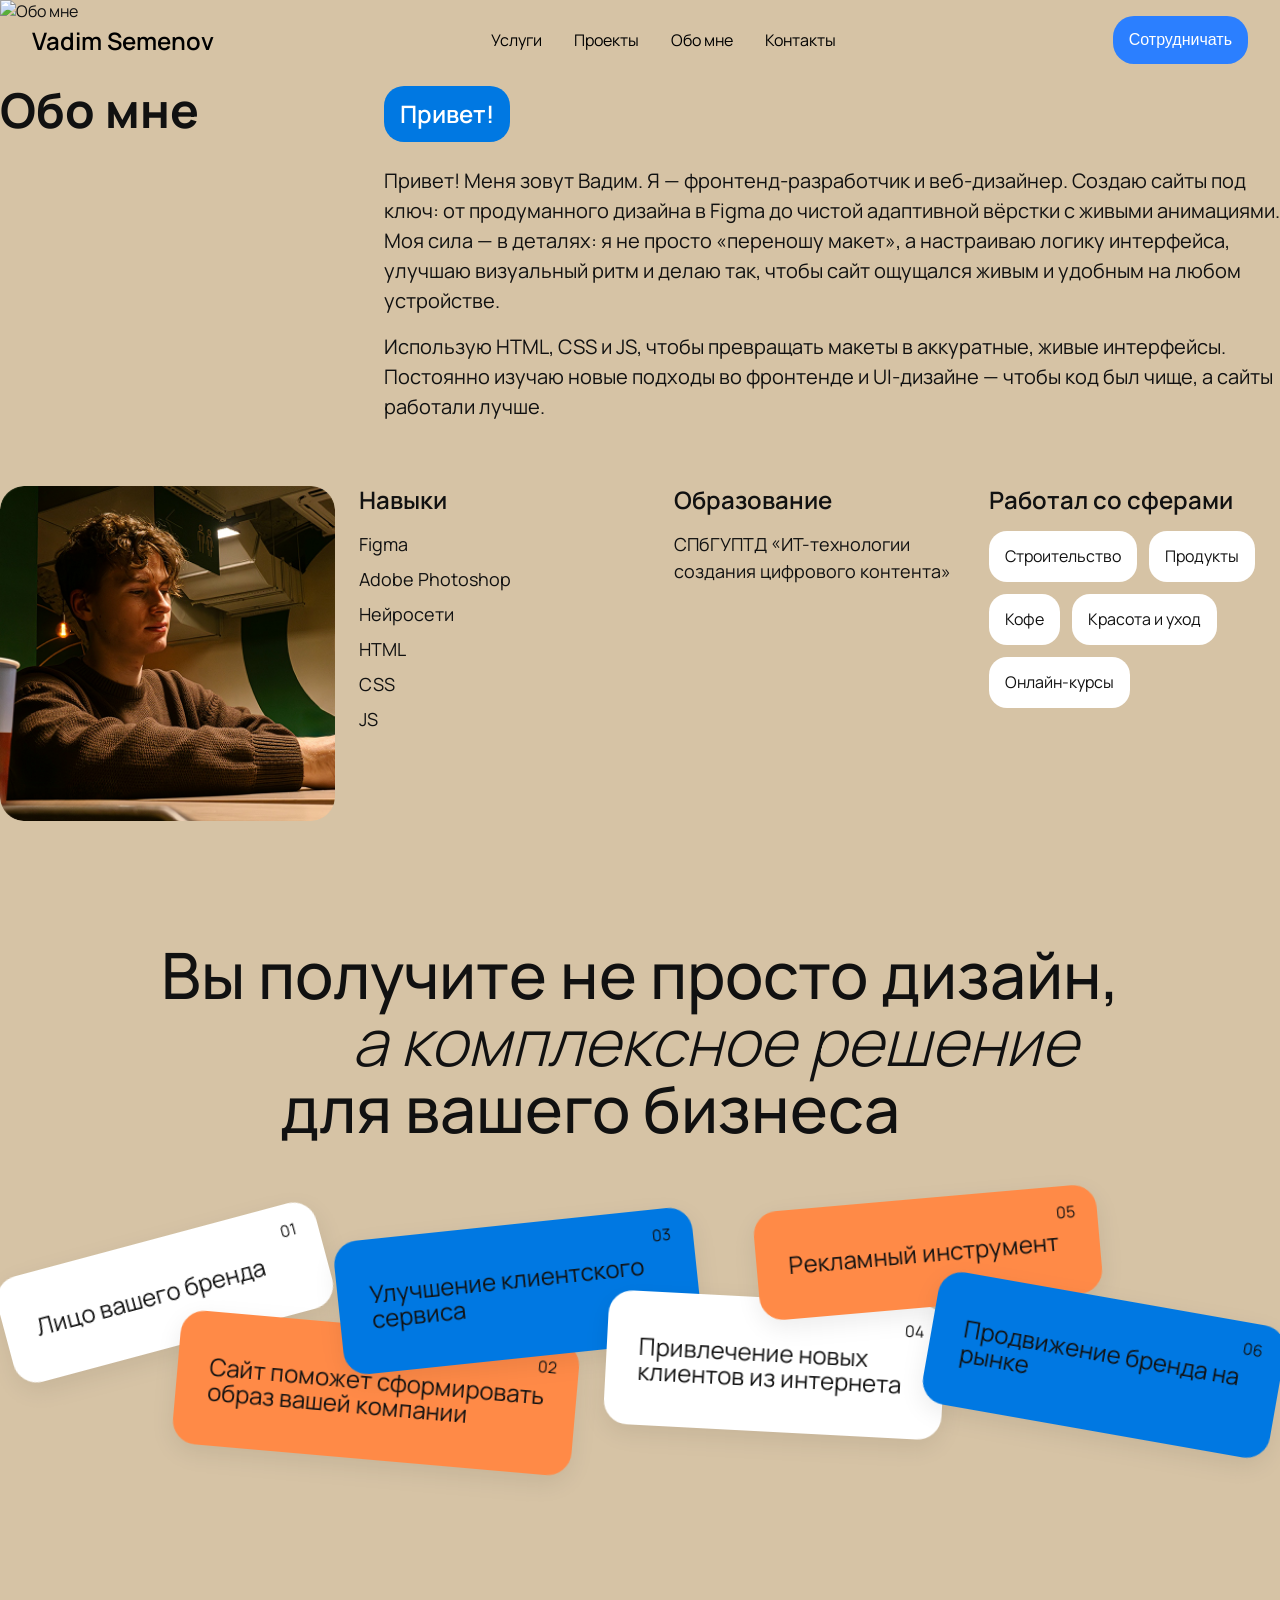
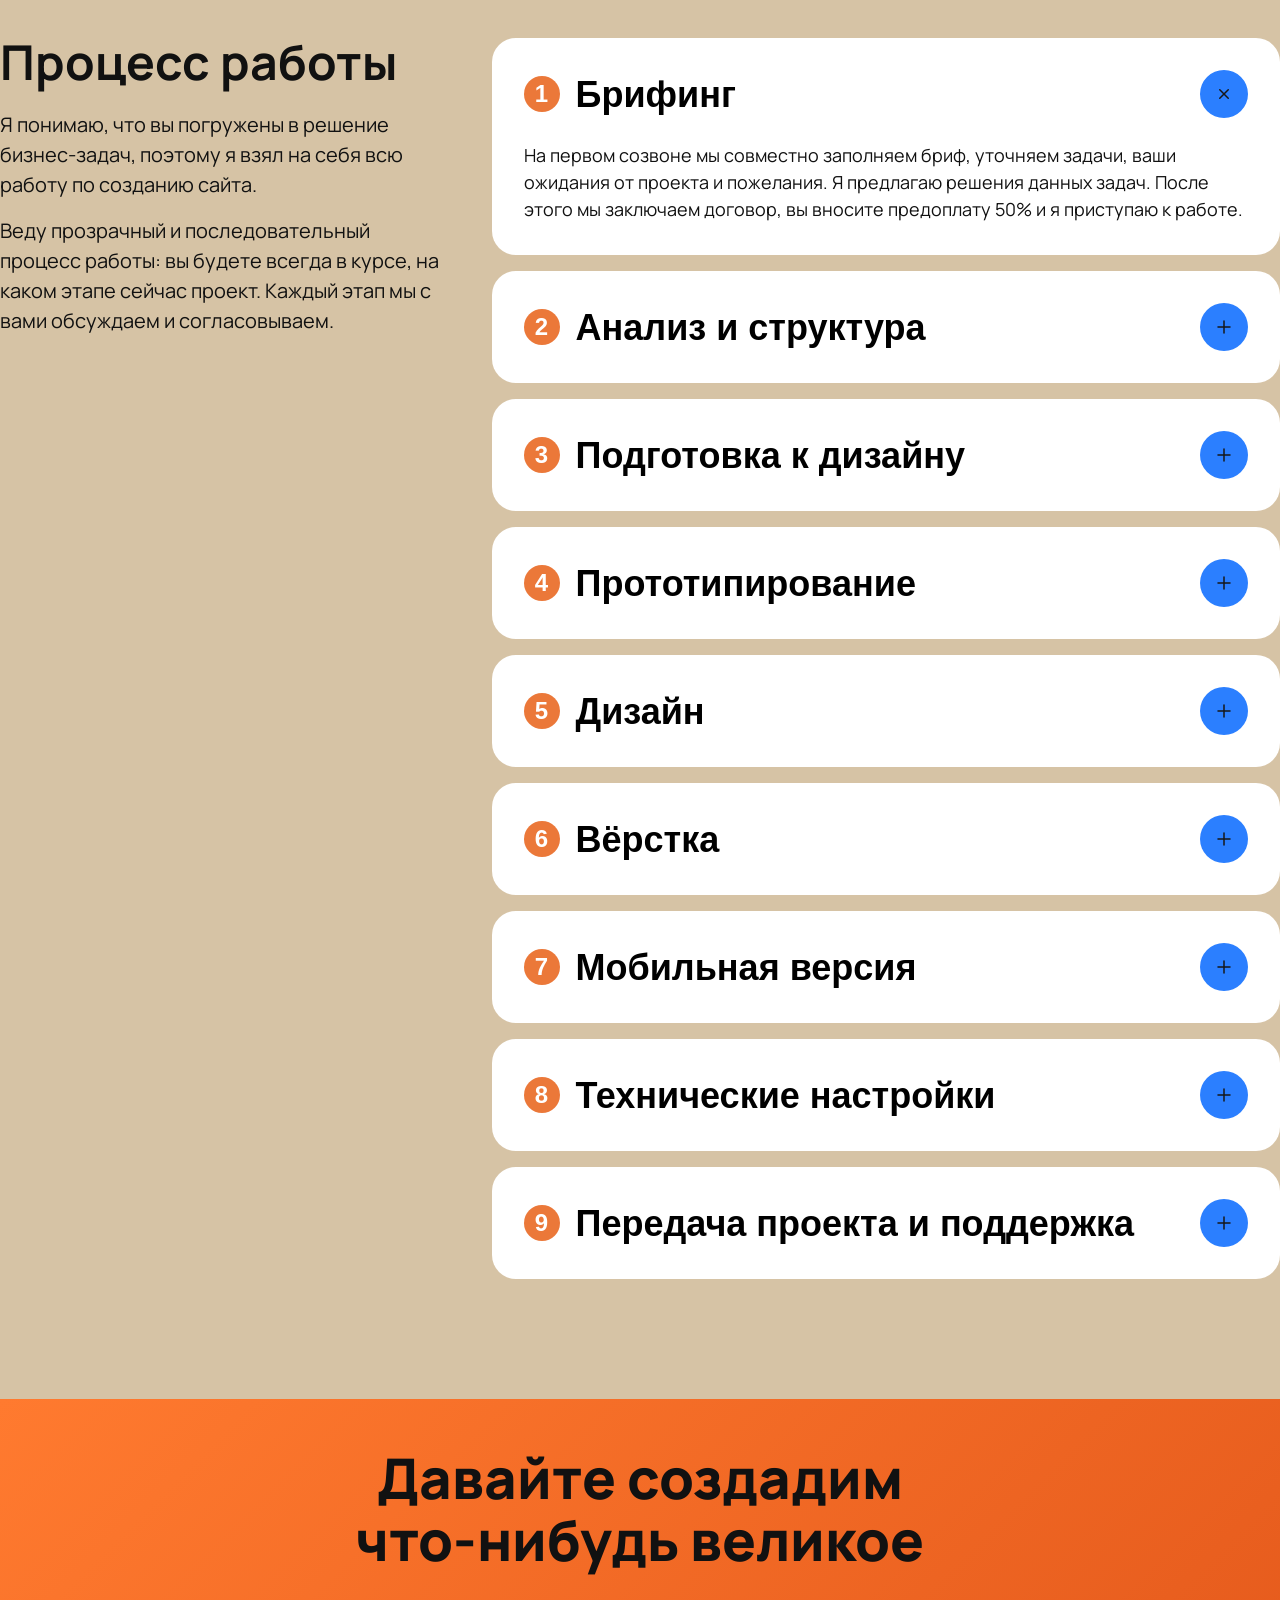
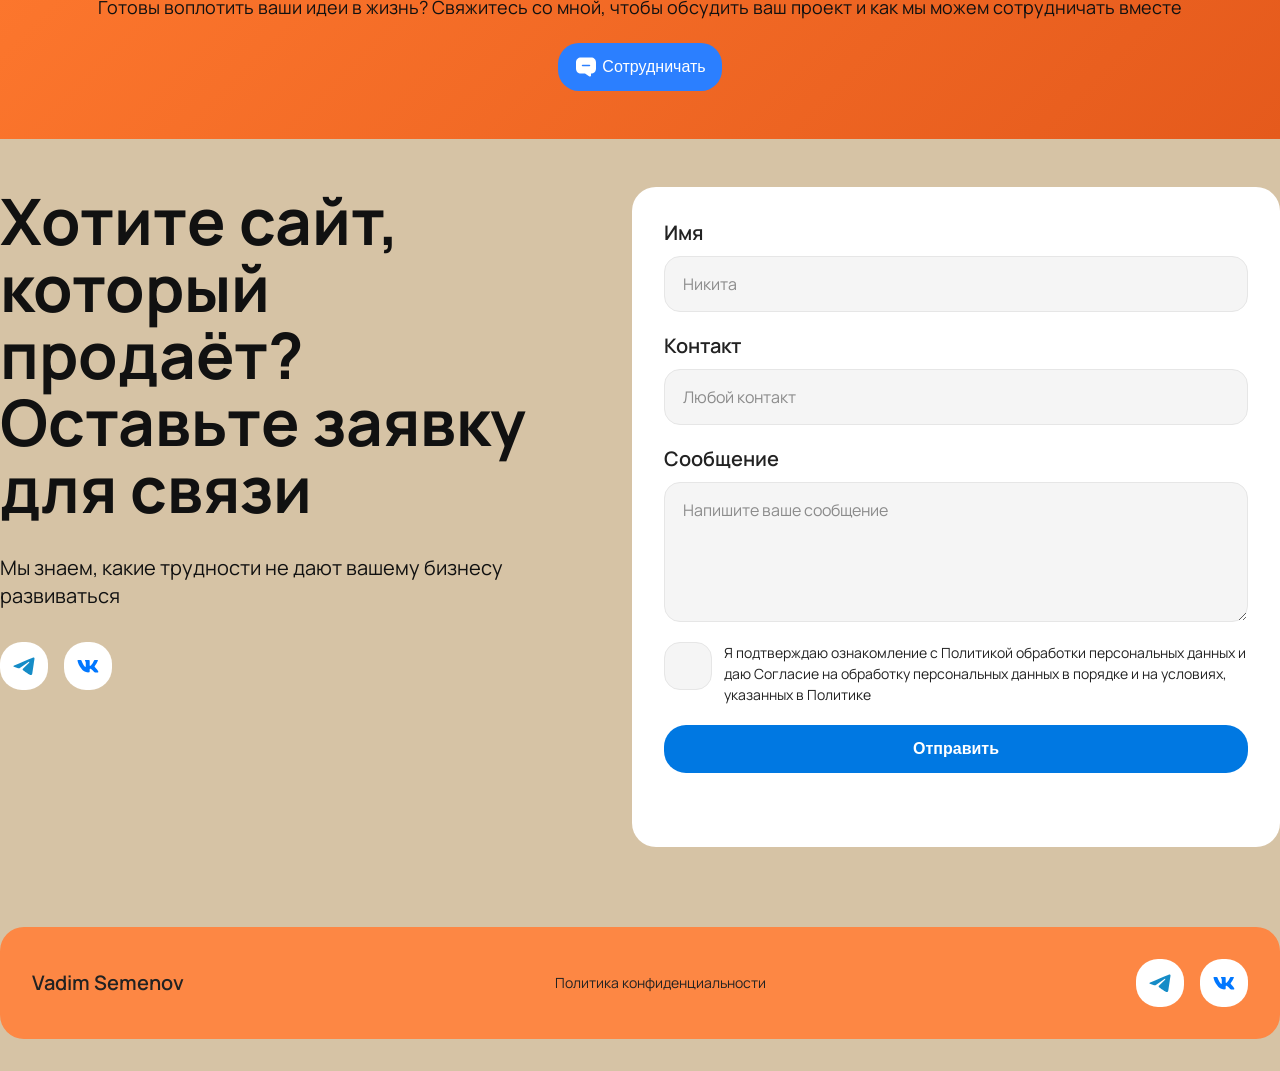
==== commit 9fc05d53: "Почти всё готово" ====
--- a/about.html
+++ b/about.html
@@ -18,7 +18,7 @@
       <a href="index.html" class="logo">Vadim Semenov</a>
 
       <nav class="nav">
-        <a href="index.html">Услуги</a>
+        <a href="index.html#services">Услуги</a>
         <a href="projects.html">Проекты</a>
         <a href="about.html">Обо мне</a>
         <a href="index.html">Контакты</a>
@@ -466,3 +466,4 @@
   <script src="script.js"></script>
 </body>
 </html>
+
--- a/style.css
+++ b/style.css
@@ -68,11 +68,24 @@
     z-index: 10;
     padding: 16px 0;
   }
+
+  @media (min-width: 769px) {
+    .header .container {
+      width: calc(100% - 64px);
+      max-width: 1376px;
+    }
+  }
   
   .header__inner {
     display: flex;
     align-items: center;
     justify-content: space-between;
+  }
+
+  .header__actions {
+    display: flex;
+    align-items: center;
+    gap: 12px;
   }
 
   .logo {
@@ -90,6 +103,37 @@
   .nav a {
     text-decoration: none;
     color: #000;
+    transition:
+      opacity 0.24s ease,
+      transform 0.24s cubic-bezier(0.22, 1, 0.36, 1);
+  }
+
+  @media (hover: hover) and (pointer: fine) {
+    .nav a:hover {
+      opacity: 0.65;
+      transform: translateY(-1px);
+    }
+  }
+
+  .header__menu-toggle {
+    display: none;
+    width: 48px;
+    height: 48px;
+    border: none;
+    border-radius: 18px;
+    background: #ffffff;
+    color: #171717;
+    cursor: pointer;
+    padding: 0;
+    align-items: center;
+    justify-content: center;
+    transition:
+      background-color 0.24s ease,
+      transform 0.16s ease;
+  }
+
+  .header__menu-toggle svg {
+    display: block;
   }
   
   /* BUTTONS */
@@ -103,6 +147,13 @@
     display: inline-flex;
     align-items: center;
     justify-content: center;
+    text-decoration: none;
+    transition:
+      background-color 0.24s ease,
+      border-color 0.24s ease,
+      color 0.24s ease,
+      opacity 0.24s ease,
+      transform 0.16s ease;
   }
   
   .btn--blue {
@@ -126,6 +177,7 @@
     width: 100%;
     user-select: none;
     -webkit-user-select: none;
+    margin-bottom: 0;
   }
 
   .hero__bg img {
@@ -137,6 +189,13 @@
     -webkit-user-select: none;
     -webkit-user-drag: none;
     pointer-events: none;
+    transition: width 0.35s ease, margin-left 0.35s ease;
+  }
+
+  @media (max-width: 1550px) {
+    .hero__bg {
+      margin-bottom: clamp(0px, calc((1550px - 100vw) * 0.22034), 130px);
+    }
   }
   
   .hero__content {
@@ -310,7 +369,7 @@
   /* STATS SECTION */
   .stats {
     padding: 0;
-    margin: 64px 0;
+    margin: 48px 0;
   }
   
   .stats__panel {
@@ -352,7 +411,12 @@
   /* PROJECTS */
 .projects {
     background: #d6c3a5;
-    padding: 64px 0;
+    padding: 48px 0;
+  }
+
+  .projects .container {
+    width: calc(100% - 32px);
+    max-width: 1376px;
   }
   
   .projects__header {
@@ -373,6 +437,9 @@
     text-decoration: none;
     color: #000;
     font-size: 16px;
+    transition:
+      transform 0.24s cubic-bezier(0.22, 1, 0.36, 1),
+      opacity 0.24s ease;
   }
   
   /* GRID */
@@ -390,17 +457,33 @@
     display: flex;
     flex-direction: column;
     gap: 16px;
+    cursor: pointer;
+    transition:
+      transform 0.28s cubic-bezier(0.22, 1, 0.36, 1),
+      box-shadow 0.28s cubic-bezier(0.22, 1, 0.36, 1),
+      background-color 0.28s ease;
   }
   
   /* IMAGE (сюда будешь вставлять превью) */
   .project-card__image {
     width: 100%;
     aspect-ratio: 4 / 3;
-    background: #bdbdbd;
     border-radius: 16px;
+    object-fit: cover;
+    transition:
+      transform 0.4s cubic-bezier(0.22, 1, 0.36, 1),
+      box-shadow 0.3s cubic-bezier(0.22, 1, 0.36, 1),
+      filter 0.3s ease;
   }
   
   /* CONTENT */
+  .project-card__content {
+    height: 100%;
+    display: flex;
+    flex-direction: column;
+    justify-content: space-between;
+  }
+
   .project-card__tags {
     display: flex;
     gap: 8px;
@@ -439,6 +522,9 @@
     align-items: center;
     justify-content: center;
     padding: 0;
+    transition:
+      background-color 0.24s ease,
+      transform 0.16s ease;
   }
 
   .project-card__link svg {
@@ -447,7 +533,7 @@
 
   .services {
     background: #d6c3a5;
-    padding: 64px 0;
+    padding: 48px 0;
   }
   
   .services__title {
@@ -565,7 +651,7 @@
 
   .cta {
     background: linear-gradient(135deg, #ff7a2f, #e55a1c);
-    padding: 120px 0;
+    padding: 48px 0;
     text-align: center;
     color: #111;
   }
@@ -602,7 +688,7 @@
 
   .contact {
     background: #d6c3a5;
-    padding: 120px 0;
+    padding: 48px 0;
   }
 
   .contact__inner {
@@ -742,6 +828,83 @@
     font-size: 16px;
     font-weight: 600;
     cursor: pointer;
+    transition:
+      background-color 0.24s ease,
+      transform 0.16s ease;
+  }
+
+  .contact__status {
+    min-height: 22px;
+    font-size: 14px;
+    line-height: 1.4;
+  }
+
+  .contact__status.is-success {
+    color: #1f8f45;
+  }
+
+  .contact__status.is-error {
+    color: #d14b3f;
+  }
+
+  .service__toggle,
+  .process-step__toggle {
+    transition:
+      background-color 0.24s ease,
+      transform 0.16s ease;
+  }
+
+  @media (hover: hover) and (pointer: fine) {
+    .btn:hover,
+    .contact__submit:hover,
+    .project-card__link:hover,
+    .service__toggle:hover,
+    .process-step__toggle:hover {
+    }
+
+    .btn--blue:hover,
+    .project-card__link:hover,
+    .contact__submit:hover,
+    .service__toggle:hover,
+    .process-step__toggle:hover {
+      background-color: #186ae8;
+    }
+
+    .btn--outline:hover {
+      background: rgba(255, 255, 255, 0.12);
+      border-color: rgba(255, 255, 255, 0.75);
+    }
+
+    .projects__all:hover {
+      transform: translateX(4px);
+      opacity: 0.72;
+    }
+
+    .project-card:hover {
+      transform: translateY(-6px) scale(1.01);
+      box-shadow: 0 20px 40px rgba(17, 17, 17, 0.14);
+      background-color: #f8f8f8;
+    }
+
+    .project-card:hover .project-card__image {
+      transform: none;
+      box-shadow: none;
+      filter: none;
+    }
+
+    .project-card:hover .project-card__link {
+      transform: translateY(-2px) scale(1.05);
+    }
+  }
+
+  .btn:active,
+  .contact__submit:active,
+  .project-card__link:active,
+  .service__toggle:active,
+  .process-step__toggle:active,
+  .back-to-top:active,
+  .header__menu-toggle:active {
+    transform: scale(0.96);
   }
 
   .footer {
@@ -951,11 +1114,26 @@
 
   .benefit-card {
     position: absolute;
+    --benefit-rotate: 0deg;
+    --benefit-offset-x: 0px;
+    --benefit-offset-y: 0px;
+    --benefit-hover-lift: 0px;
+    --benefit-scale: 1;
     border-radius: 24px;
     padding: 42px 32px;
     font-size: 24px;
     line-height: 1.05;
     box-shadow: 0 8px 24px rgba(17, 17, 17, 0.08);
+    transform:
+      translate3d(var(--benefit-offset-x), calc(var(--benefit-offset-y) + var(--benefit-hover-lift)), 0)
+      rotate(var(--benefit-rotate))
+      scale(var(--benefit-scale));
+    transform-origin: center;
+    transition:
+      transform 0.28s cubic-bezier(0.22, 1, 0.36, 1),
+      box-shadow 0.28s cubic-bezier(0.22, 1, 0.36, 1),
+      filter 0.28s cubic-bezier(0.22, 1, 0.36, 1);
+    will-change: transform, box-shadow, filter;
   }
 
   .benefit-card--white {
@@ -989,42 +1167,56 @@
     top: 40px;
     left: 0;
     width: 330px;
-    transform: rotate(-15deg);
+    --benefit-rotate: -15deg;
   }
 
   .benefit-card--card-2 {
     top: 128px;
     left: 176px;
     width: 400px;
-    transform: rotate(5deg);
+    --benefit-rotate: 5deg;
   }
 
   .benefit-card--card-3 {
     top: 26px;
     left: 338px;
     width: 360px;
-    transform: rotate(-6deg);
+    --benefit-rotate: -6deg;
   }
 
   .benefit-card--card-4 {
     top: 100px;
     left: 606px;
     width: 338px;
-    transform: rotate(3deg);
+    --benefit-rotate: 3deg;
   }
 
   .benefit-card--card-5 {
 
     right: 180px;
     width: 344px;
-    transform: rotate(-5deg);
+    --benefit-rotate: -5deg;
   }
 
   .benefit-card--card-6 {
     top: 100px;
     right: 0;
     width: 352px;
-    transform: rotate(10deg);
+    --benefit-rotate: 10deg;
+  }
+
+  @media (hover: hover) and (pointer: fine) {
+    .about-benefits__cards:hover .benefit-card {
+      filter: saturate(0.98);
+    }
+
+    .benefit-card:hover {
+      --benefit-hover-lift: -12px;
+      --benefit-scale: 1.03;
+      box-shadow: 0 20px 40px rgba(17, 17, 17, 0.16);
+      filter: saturate(1.04);
+      z-index: 3;
+    }
   }
 
   .work-process {
@@ -1216,6 +1408,63 @@
       width: calc(100% - (var(--content-gutter) * 2));
     }
 
+    .stats {
+      margin: 48px 0;
+    }
+
+    .service {
+      padding: 24px;
+    }
+
+    .service__header h3 {
+      font-size: 30px;
+    }
+
+    .service__content {
+      grid-template-columns: 1fr;
+    }
+
+    .service__right {
+      justify-content: flex-start;
+    }
+
+    .service__right img {
+      width: min(100%, 420px);
+    }
+
+    .stats__grid {
+      grid-template-columns: repeat(2, minmax(0, 1fr));
+    }
+
+    .stat h3 {
+      font-size: 52px;
+    }
+
+    .stat p {
+      font-size: 26px;
+    }
+
+    .cta__title {
+      font-size: 42px;
+    }
+
+    .contact {
+      padding: 96px 0;
+    }
+
+    .contact__inner {
+      flex-direction: column;
+      gap: 32px;
+    }
+
+    .contact__title {
+      font-size: 52px;
+    }
+
+    .contact__text {
+      max-width: 100%;
+    }
+
     .about-section__row--intro,
     .about-section__row--details {
       flex-direction: column;
@@ -1287,21 +1536,151 @@
     }
   }
 
+  @media (max-width: 960px) {
+    .header {
+      padding: 12px 0;
+    }
+
+    .header__inner {
+      align-items: flex-start;
+      gap: 12px;
+    }
+
+    .nav {
+      gap: 16px;
+      flex-wrap: wrap;
+    }
+
+    .hero__bg img {
+      height: clamp(650px, calc(650px + ((100vw - 768px) * 0.52083333)), 750px);
+      width: clamp(100%, calc(100% + ((960px - 100vw) * 0.5)), 200%);
+      max-width: none;
+      margin-left: 50%;
+      transform: translateX(-50%);
+    }
+
+    .hero__title {
+      font-size: 16px;
+      margin-bottom: 16px;
+    }
+
+    .hero__buttons {
+      flex-wrap: wrap;
+    }
+
+    .hero__right {
+      grid-column: 1;
+      grid-row: auto;
+      margin-top: 24px;
+    }
+
+    .hero__stats p {
+      font-size: 20px;
+    }
+
+    .hero__desc {
+      font-size: 16px;
+    }
+
+    .hero__person {
+      left: 50%;
+      right: auto;
+      width: 122%;
+      transform: translateX(-50%);
+      justify-content: center;
+    }
+
+    .hero__person img {
+      width: 100%;
+      max-width: none;
+    }
+
+    .stats {
+      margin: 32px 0;
+    }
+
+    .projects {
+      padding: 32px 0;
+    }
+
+    .services {
+      padding: 32px 0;
+    }
+
+    .cta {
+      padding: 32px 0;
+    }
+
+    .contact {
+      padding: 32px 0;
+    }
+  }
+
   @media (max-width: 768px) {
     .back-to-top {
       bottom: 16px;
     }
 
-    .header__inner,
+    .header {
+      padding: 12px 0;
+    }
+
+    .header__inner {
+      position: relative;
+      flex-direction: row;
+      align-items: center;
+      justify-content: space-between;
+      gap: 16px;
+    }
+
+    .header__actions .btn {
+      display: none;
+    }
+
+    .header__menu-toggle {
+      display: inline-flex;
+      flex-shrink: 0;
+    }
+
+    .nav {
+      position: absolute;
+      top: calc(100% + 12px);
+      left: 0;
+      right: 0;
+      display: flex;
+      flex-direction: column;
+      gap: 14px;
+      padding: 20px;
+      border-radius: 24px;
+      background: rgba(255, 255, 255, 0.96);
+      backdrop-filter: blur(14px);
+      box-shadow: 0 20px 40px rgba(17, 17, 17, 0.12);
+      opacity: 0;
+      visibility: hidden;
+      pointer-events: none;
+      transform: translateY(-8px);
+      transition:
+        opacity 0.24s ease,
+        transform 0.24s ease,
+        visibility 0.24s ease;
+      z-index: 30;
+    }
+
+    .header.menu-open .nav {
+      opacity: 1;
+      visibility: visible;
+      pointer-events: auto;
+      transform: translateY(0);
+    }
+
     .projects__header,
     .footer__inner {
       flex-direction: column;
-      align-items: flex-start;
-    }
-
-    .nav {
-      flex-wrap: wrap;
-      gap: 16px;
+      align-items: center;
+    }
+
+    .footer__inner {
+      text-align: center;
     }
 
     .projects__grid {
@@ -1317,6 +1696,123 @@
       padding: 24px 0 16px;
     }
 
+    .hero__bg {
+      margin-bottom: clamp(140px, calc(230px - ((768px - 100vw) * 0.20089286)), 230px);
+    }
+
+    .hero__bg img {
+      height: clamp(550px, calc(550px + ((100vw - 320px) * 0.85)), 912px);
+      width: auto;
+      min-width: 100%;
+      max-width: none;
+      margin-left: 50%;
+      transform: translateX(-50%);
+      object-fit: cover;
+    }
+
+    .hero__content {
+      padding: 96px 0 40px;
+      gap: 8px;
+      min-height: 860px;
+      align-content: start;
+    }
+
+    .hero__subtitle {
+      font-size: 16px;
+      margin-bottom: 12px;
+    }
+
+    .hero__title {
+      font-size: 16px;
+      margin-bottom: 24px;
+    }
+
+
+    .hero__desc {
+      font-size: 16px;
+      line-height: 1.35;
+      max-width: 320px;
+      margin-bottom: 16px;
+    }
+
+    .hero__buttons {
+      gap: 12px;
+      width: 100%;
+      max-width: none;
+      flex-wrap: nowrap;
+    }
+
+    .hero__buttons .btn {
+      flex: 1 1 0;
+      width: auto;
+    }
+
+    .hero__right {
+      display: block;
+      grid-column: 1;
+      grid-row: auto;
+      width: 100%;
+      margin-top: 4px;
+      z-index: 3;
+    }
+
+    .hero__stats {
+      width: 100%;
+    }
+
+    .hero__number {
+      font-size: 32px;
+    }
+
+    .hero__stats p {
+      width: 50%;
+      font-size: 20px;
+      line-height: 1;
+      margin-bottom: 12px;
+    }
+
+    .hero__avatars img {
+      width: 42px;
+      height: 42px;
+    }
+
+    .hero__avatars img + img {
+      margin-left: -16px;
+    }
+
+    .hero__person {
+      width: 210%;
+      left: 60%;
+      right: auto;
+      bottom: 38px;
+      transform: translateX(-50%);
+      justify-content: center;
+      z-index: 1;
+    }
+
+    .hero__person img {
+      width: 100%;
+      max-width: none;
+    }
+
+    .hero__ticker {
+      padding: 12px 0;
+    }
+
+    .hero__ticker-group {
+      gap: 16px;
+      padding-right: 16px;
+    }
+
+    .hero__ticker-group span {
+      font-size: 18px;
+    }
+
+    .hero__ticker-group svg {
+      width: 20px;
+      height: 20px;
+    }
+
     .page-intro .container {
       padding: 28px 0 12px;
     }
@@ -1332,6 +1828,75 @@
 
     .projects--page .project-card {
       min-height: auto;
+    }
+
+    .services {
+      padding: 48px 0;
+    }
+
+    .services__title {
+      font-size: 32px;
+      margin-bottom: 20px;
+    }
+
+    .service {
+      border-radius: 20px;
+      padding: 20px;
+      margin-bottom: 12px;
+    }
+
+    .service.active {
+      padding-bottom: 0;
+    }
+
+    .service__header {
+      align-items: flex-start;
+      gap: 16px;
+    }
+
+    .service__header h3 {
+      font-size: 24px;
+      line-height: 1.1;
+    }
+
+    .service__toggle {
+      width: 42px;
+      height: 42px;
+      min-width: 42px;
+      border-radius: 21px;
+    }
+
+    .service__toggle svg {
+      width: 20px;
+      height: 20px;
+    }
+
+    .service.active .service__content {
+      margin-top: 20px;
+    }
+
+    .service__content {
+      gap: 20px;
+    }
+
+    .service__tags {
+      gap: 8px;
+      margin-bottom: 12px;
+    }
+
+    .service__tags span {
+      padding: 8px 12px;
+      font-size: 14px;
+    }
+
+    .service__left p {
+      font-size: 16px;
+      line-height: 1.45;
+    }
+
+    .service__right img {
+      width: 100%;
+      border-radius: 16px;
     }
 
     .about-hero__image {
@@ -1350,6 +1915,103 @@
 
     .work-process {
       padding: 0 0 72px;
+    }
+
+    .stats {
+      margin: 32px 0 48px;
+    }
+
+    .stats__panel {
+      padding: 12px;
+      border-radius: 20px;
+    }
+
+    .stats__grid {
+      grid-template-columns: 1fr;
+      gap: 12px;
+    }
+
+    .stat {
+      padding: 20px;
+      border-radius: 14px;
+    }
+
+    .stat h3 {
+      font-size: 42px;
+    }
+
+    .stat p {
+      font-size: 22px;
+      margin-bottom: 12px;
+    }
+
+    .stat .stat__extra {
+      font-size: 15px;
+      line-height: 1.4;
+    }
+
+    .contact {
+      padding: 72px 0;
+    }
+
+    .contact__inner {
+      gap: 24px;
+    }
+
+    .contact__info {
+      gap: 24px;
+    }
+
+    .contact__title {
+      font-size: 36px;
+      line-height: 1.08;
+    }
+
+    .contact__text {
+      font-size: 16px;
+    }
+
+    .contact__socials {
+      flex-wrap: wrap;
+    }
+
+    .contact__form-wrap {
+      padding: 20px;
+      border-radius: 20px;
+    }
+
+    .contact__form {
+      gap: 16px;
+    }
+
+    .contact__field {
+      gap: 8px;
+    }
+
+    .contact__field span {
+      font-size: 16px;
+    }
+
+    .contact__field input,
+    .contact__field textarea {
+      padding: 14px 16px;
+      border-radius: 14px;
+    }
+
+    .contact__field textarea {
+      min-height: 120px;
+    }
+
+    .contact__checkbox {
+      gap: 10px;
+      font-size: 13px;
+    }
+
+    .contact__checkbox input {
+      width: 24px;
+      height: 24px;
+      border-radius: 8px;
+      background-size: 14px 14px;
     }
 
     .about-section__container {
@@ -1452,3 +2114,20 @@
       padding: 20px;
     }
   }
+
+  @media (max-width: 450px) {
+    .hero__buttons {
+      flex-wrap: wrap;
+    }
+
+    .hero__buttons .btn {
+      width: 100%;
+      flex: 1 1 100%;
+    }
+  }
+
+  @media (max-width: 420px) {
+    .service__header h3 {
+      font-size: 20px;
+    }
+  }
